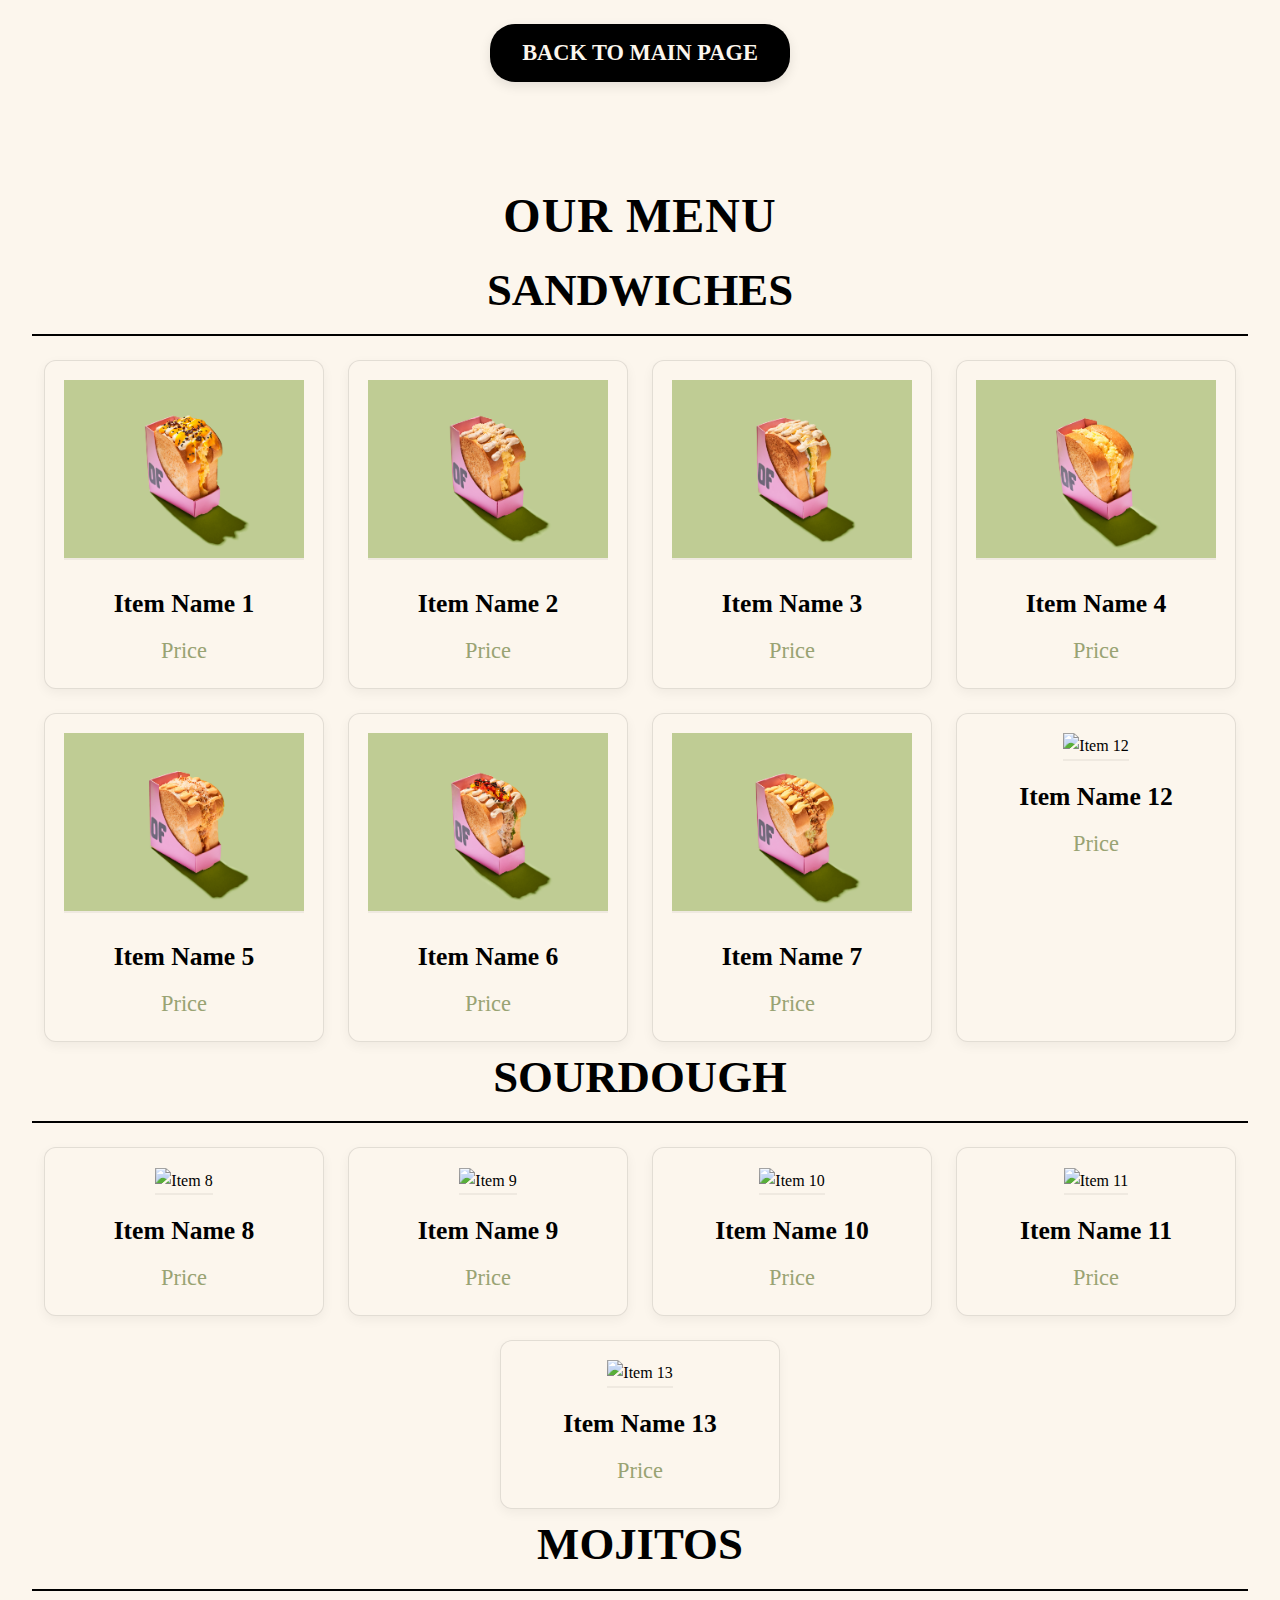
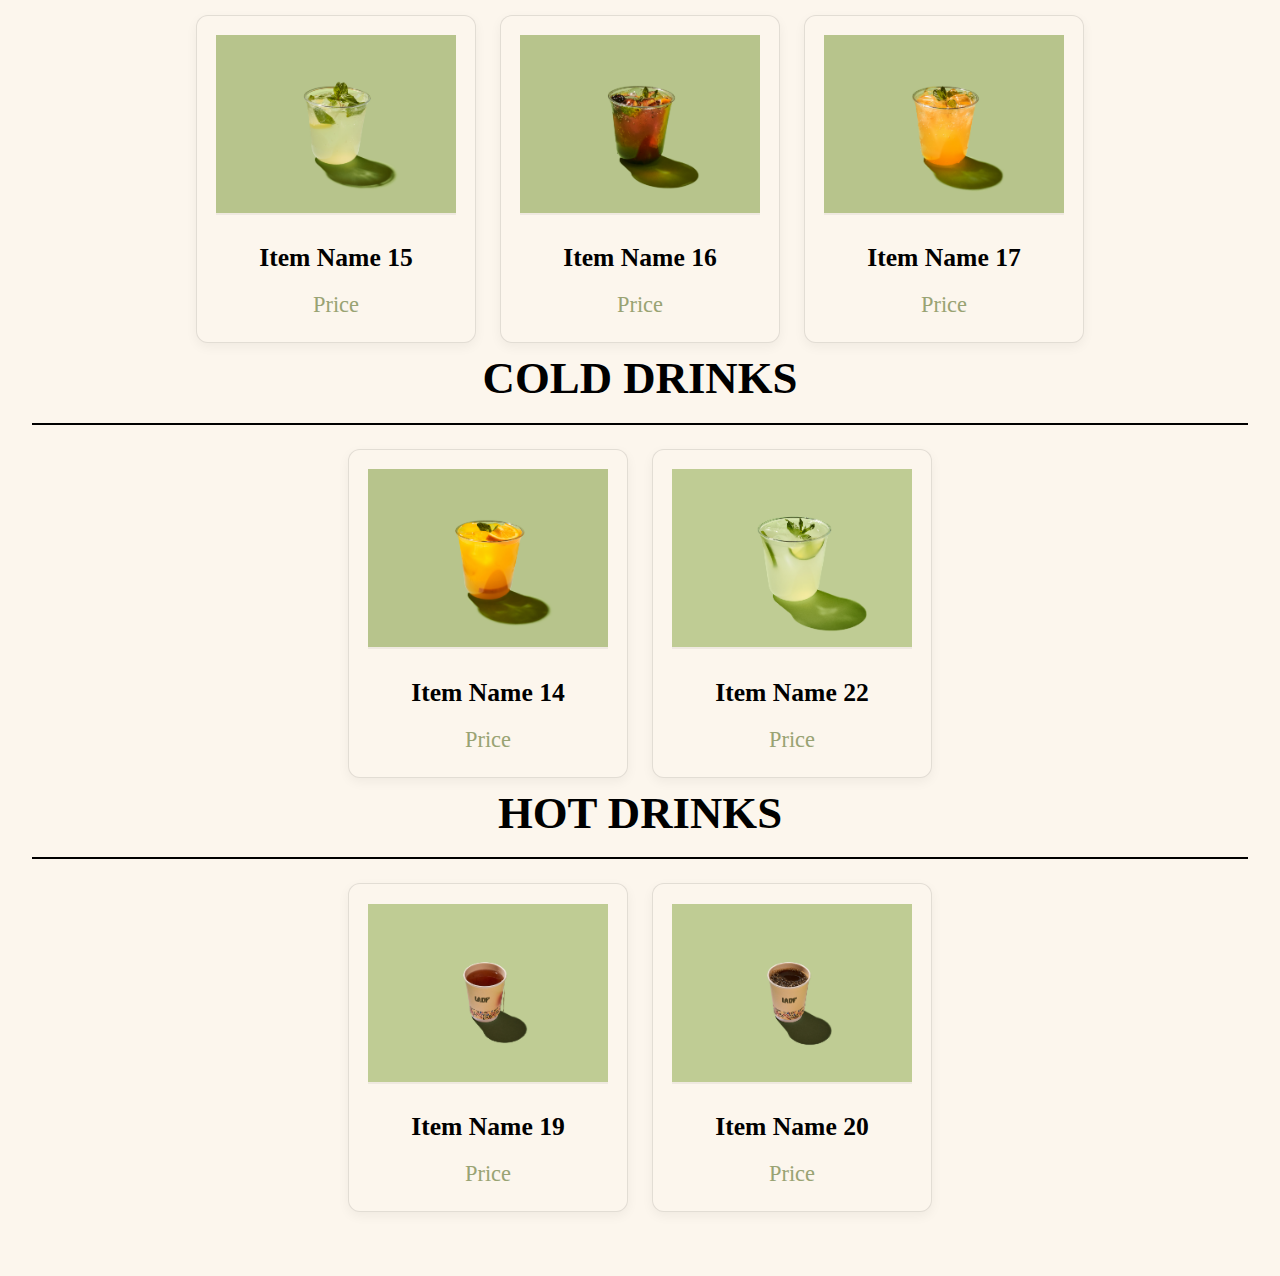
==== menu.html @ 044e3ce0 "added menu page just need to add names and prices of items" ====
<!DOCTYPE html>
<html lang="en">
<head>
    <meta charset="UTF-8">
    <meta name="viewport" content="width=device-width, initial-scale=1.0">
    <title>Menu</title>
    <link rel="stylesheet" href="styles.css">
    <script defer src="script.js"></script>
</head>
<body>

    <!-- Back to Main Page Button -->
    <div class="back-button-container">
        <a href="index.html" class="back-button">Back to Main Page</a>
    </div>

    <!-- Menu Section -->
    <section class="menu-section">
        <h1 class="cafe-name">Our Menu</h1>

        <!-- Sandwiches Section -->
        <h2 class="category-title">Sandwiches</h2>
        <div class="menu-items-grid">
            <div class="menu-item" onclick="showPopup('assets/1.jpg', 'Item Name 1', 'Price 1')">
                <img src="assets/1.jpg" alt="Item 1">
                <p class="item-name">Item Name 1</p>
                <p class="item-price">Price</p>
            </div>
            <div class="menu-item" onclick="showPopup('assets/2.jpg', 'Item Name 2', 'Price 2')">
                <img src="assets/2.jpg" alt="Item 2">
                <p class="item-name">Item Name 2</p>
                <p class="item-price">Price</p>
            </div>
            <div class="menu-item" onclick="showPopup('assets/3.jpg', 'Item Name 3', 'Price 3')">
                <img src="assets/3.jpg" alt="Item 3">
                <p class="item-name">Item Name 3</p>
                <p class="item-price">Price</p>
            </div>
            <div class="menu-item" onclick="showPopup('assets/4.jpg', 'Item Name 4', 'Price 4')">
                <img src="assets/4.jpg" alt="Item 4">
                <p class="item-name">Item Name 4</p>
                <p class="item-price">Price</p>
            </div>
            <div class="menu-item" onclick="showPopup('assets/5.jpg', 'Item Name 5', 'Price 5')">
                <img src="assets/5.jpg" alt="Item 5">
                <p class="item-name">Item Name 5</p>
                <p class="item-price">Price</p>
            </div>
            <div class="menu-item" onclick="showPopup('assets/6.jpg', 'Item Name 6', 'Price 6')">
                <img src="assets/6.jpg" alt="Item 6">
                <p class="item-name">Item Name 6</p>
                <p class="item-price">Price</p>
            </div>
            <div class="menu-item" onclick="showPopup('assets/7.jpg', 'Item Name 7', 'Price 7')">
                <img src="assets/7.jpg" alt="Item 7">
                <p class="item-name">Item Name 7</p>
                <p class="item-price">Price</p>
            </div>
            <div class="menu-item" onclick="showPopup('assets/12.jpg', 'Item Name 12', 'Price 12')">
                <img src="assets/12.jpg" alt="Item 12">
                <p class="item-name">Item Name 12</p>
                <p class="item-price">Price</p>
            </div>
        </div>

        <!-- Sourdough Section -->
        <h2 class="category-title">Sourdough</h2>
        <div class="menu-items-grid">
            <div class="menu-item" onclick="showPopup('assets/8.jpg', 'Item Name 8', 'Price 8')">
                <img src="assets/8.jpg" alt="Item 8">
                <p class="item-name">Item Name 8</p>
                <p class="item-price">Price</p>
            </div>
            <div class="menu-item" onclick="showPopup('assets/9.jpg', 'Item Name 9', 'Price 9')">
                <img src="assets/9.jpg" alt="Item 9">
                <p class="item-name">Item Name 9</p>
                <p class="item-price">Price</p>
            </div>
            <div class="menu-item" onclick="showPopup('assets/10.jpg', 'Item Name 10', 'Price 10')">
                <img src="assets/10.jpg" alt="Item 10">
                <p class="item-name">Item Name 10</p>
                <p class="item-price">Price</p>
            </div>
            <div class="menu-item" onclick="showPopup('assets/11.jpg', 'Item Name 11', 'Price 11')">
                <img src="assets/11.jpg" alt="Item 11">
                <p class="item-name">Item Name 11</p>
                <p class="item-price">Price</p>
            </div>
            <div class="menu-item" onclick="showPopup('assets/13.jpg', 'Item Name 13', 'Price 13')">
                <img src="assets/13.jpg" alt="Item 13">
                <p class="item-name">Item Name 13</p>
                <p class="item-price">Price</p>
            </div>
        </div>

        <!-- Mojitos Section -->
        <h2 class="category-title">Mojitos</h2>
        <div class="menu-items-grid">
            <div class="menu-item" onclick="showPopup('assets/15.jpg', 'Item Name 15', 'Price 15')">
                <img src="assets/15.jpg" alt="Item 15">
                <p class="item-name">Item Name 15</p>
                <p class="item-price">Price</p>
            </div>
            <div class="menu-item" onclick="showPopup('assets/16.jpg', 'Item Name 16', 'Price 16')">
                <img src="assets/16.jpg" alt="Item 16">
                <p class="item-name">Item Name 16</p>
                <p class="item-price">Price</p>
            </div>
            <div class="menu-item" onclick="showPopup('assets/17.jpg', 'Item Name 17', 'Price 17')">
                <img src="assets/17.jpg" alt="Item 17">
                <p class="item-name">Item Name 17</p>
                <p class="item-price">Price</p>
            </div>
        </div>

        <!-- Cold Drinks Section -->
        <h2 class="category-title">Cold Drinks</h2>
        <div class="menu-items-grid">
            <div class="menu-item" onclick="showPopup('assets/14.jpg', 'Item Name 14', 'Price 14')">
                <img src="assets/14.jpg" alt="Item 14">
                <p class="item-name">Item Name 14</p>
                <p class="item-price">Price</p>
            </div>
            <div class="menu-item" onclick="showPopup('assets/22.jpg', 'Item Name 22', 'Price 22')">
                <img src="assets/22.jpg" alt="Item 22">
                <p class="item-name">Item Name 22</p>
                <p class="item-price">Price</p>
            </div>
        </div>

        <!-- Hot Drinks Section -->
        <h2 class="category-title">Hot Drinks</h2>
        <div class="menu-items-grid">
            <div class="menu-item" onclick="showPopup('assets/19.jpg', 'Item Name 19', 'Price 19')">
                <img src="assets/19.jpg" alt="Item 19">
                <p class="item-name">Item Name 19</p>
                <p class="item-price">Price</p>
            </div>
            <div class="menu-item" onclick="showPopup('assets/20.jpg', 'Item Name 20', 'Price 20')">
                <img src="assets/20.jpg" alt="Item 20">
                <p class="item-name">Item Name 20</p>
                <p class="item-price">Price</p>
            </div>
        </div>
    </section>

    <!-- Pop-up Modal -->
    <div id="popup-modal" class="popup-modal hidden" onclick="hidePopup()">
        <div class="popup-content" onclick="event.stopPropagation()">
            <img id="popup-image" src="" alt="Popup Item">
            <h2 id="popup-item-name"></h2>
            <p id="popup-item-price"></p>
            <button class="close-button" onclick="hidePopup()">Close</button>
        </div>
    </div>

</body>
</html>
---- styles.css ----
/* General Reset */
* {
    margin: 0;
    padding: 0;
    box-sizing: border-box;
}

/* Theme Colors */
:root {
    --primary-color: #000000; /* Light Green */
    --background-color: #FCF6ED; /* Light Beige */
    --hover-color: #E28C67; /* Orange */
    --secondary-font-color: #99A373; /* Dark Green */
}

/* Global Font Style */
body, h1, h2, h3, h4, h5, h6, p, a, button, input, textarea {
    font-family: 'Baloo Bhaina 2', cursive; /* Bold, rounded, playful font */
    background-color: var(--background-color);
    color: var(--primary-color);
    line-height: 1.6;
    overflow-x: hidden; /* Prevent horizontal overflow */
}

/* Header Styling */
.main-header {
    font-family: 'Baloo Bhaina 2', cursive; /* Bold, rounded, playful font */
    background-color: var(--background-color);
    position: fixed;
    width: 100%;
    background-color: var(--background-color);
    box-shadow: 0 4px 8px rgba(0, 0, 0, 0.1);
    z-index: 1000;
    transition: all 0.3s ease-in-out;
}

.main-header .container {
    font-family: 'Baloo Bhaina 2', cursive; /* Bold, rounded, playful font */
    background-color: var(--background-color);
    display: flex;
    justify-content: space-between;
    align-items: center;
    padding: 1rem 2rem;
    max-width: 1450px;
    margin: 0 auto;
}

/* Logo Section */
.logo-section {
    display: flex;
    align-items: center;
}

.logo {
    height: 50px;
    width: auto;
    margin-right: 10px;
}

.cafe-name {

    
    font-size: 2rem;
    font-weight: 700;
    color: var(--primary-color);
    text-transform: uppercase;
}

/* Navigation Menu */
.nav-links {
    list-style: none;
    display: flex;
    gap: 2rem;
    transition: all 0.3s ease-in-out;
}

.nav-links li {
    position: relative;
}

.nav-links a {
    font-family: 'Baloo Bhaina 2', cursive; /* Bold, rounded, playful font */

    text-decoration: none;
    font-size: 1.1rem;
    font-weight: 600; /* Thicker font weight */
    letter-spacing: 0.5px;
    color: var(--primary-color);
    transition: all 0.3s ease-in-out;
}

.nav-links a:hover {
    color: var(--hover-color);
    text-decoration: underline;
}

/* Hamburger Menu */
.hamburger {
    display: none; /* Hidden on larger screens */
    flex-direction: column;
    gap: 6px;
    cursor: pointer;
    margin-right: 20px; /* Adjust away from the edge */
}

.hamburger .line {
    width: 30px;
    height: 3px;
    background-color: var(--primary-color);
    border-radius: 3px;
    transition: all 0.3s ease-in-out;
}

/* Hamburger Animation */
.hamburger.active .line:nth-child(1) {
    transform: rotate(45deg) translate(5px, 5px);
}

.hamburger.active .line:nth-child(2) {
    opacity: 0;
}

.hamburger.active .line:nth-child(3) {
    transform: rotate(-45deg) translate(5px, -5px);
}

/* Responsive Design */
@media (max-width: 768px) {
    /* Show Hamburger Menu */
    .hamburger {
        display: flex;
    }

    /* Dropdown Menu */
    .nav-links {
        flex-direction: column;
        position: fixed; /* Make it part of the header */
        top: 0;
        left: 0;
        background-color: var(--background-color);
        height: 100vh; /* Full height */
        width: 100%;
        justify-content: center;
        align-items: center;
        gap: 2rem;
        transform: translateY(-100%);
        opacity: 0;
        z-index: 999;
        transition: transform 0.4s ease-in-out, opacity 0.4s ease-in-out;
    }

    .nav-links.active {
        transform: translateY(0);
        opacity: 1;
    }

    .nav-links li {
        text-align: center;
    }

    .nav-links a {
        font-family: 'Baloo Bhaina 2', cursive; /* Bold, rounded, playful font */

        font-size: 1.5rem; /* Slightly larger for mobile */
    }
}

/* Hero Section */
.hero {
    position: relative;
    height: 75vh; /* Shorter height */
    width: 100%;
    overflow: hidden;
    background: url('assets/hero-image.jpg') no-repeat center center;
    background-size: contain; /* Ensure full image is displayed */
    background-position: top center; /* Adjust position */
}

/* Overlay styling */
.hero-overlay {
    position: absolute;
    top: 0;
    left: 0;
    width: 100%;
    height: 100%;
    display: flex;
    justify-content: center;
    align-items: center;
    background-color: rgba(0, 0, 0, 0.4); /* Slight dark overlay */
}

/* Hero title */
.hero-title {
    font-family: 'Baloo Bhaina 2', cursive; /* Bold, rounded, playful font */

    font-size: 4rem;
    font-weight: 800;
    color: rgba(255, 255, 255, 0.9);
    text-transform: uppercase;
    letter-spacing: 2px;
    display: inline-block;
    animation: fadeInLetter 2s ease-in-out forwards, professionalGlow 1.5s infinite alternate;
}

/* Letter-by-Letter Animation */
@keyframes fadeInLetter {
    0% {
        opacity: 0;
        transform: translateY(50px);
    }
    100% {
        opacity: 1;
        transform: translateY(0);
    }
}

/* Text glow animation */
@keyframes professionalGlow {
    0% {
        text-shadow: 0 0 5px rgba(255, 255, 255, 0.5), 
                     0 0 10px rgba(255, 255, 255, 0.4), 
                     0 0 15px rgba(178, 127, 106, 0.6);
    }
    100% {
        text-shadow: 0 0 8px rgba(255, 255, 255, 0.7), 
                     0 0 12px rgba(255, 255, 255, 0.6), 
                     0 0 20px rgba(178, 127, 106, 0.8);
    }
}

/* Responsive Design */
@media (max-width: 1024px) {
    .hero-title {
        font-size: 3rem;
        letter-spacing: 2px;
    }
}

@media (max-width: 768px) {
    .hero {
        height: 65vh;
    }

    .hero-title {
        font-size: 2.5rem;
        letter-spacing: 1.5px;
    }
}

@media (max-width: 480px) {
    .hero {
        height: 60vh;
    }

    .hero-title {
        font-size: 2rem;
        letter-spacing: 1px;
    }
}

/* Who We Are Section */
.who-we-are {
    padding: 5rem 2rem;
    background-color: var(--background-color); /* Light Beige */
    color: var(--primary-color); /* Light Green */
    text-align: center;
    overflow: hidden; /* For animations */
    font-family: 'Baloo Bhaina 2', cursive; /* Bold, rounded, playful font */
 /* Font applied */
}

.who-we-are .container {
    max-width: 1200px;
    margin: 0 auto;
    padding: 0 var(--global-padding);
}

/* Section Title */
.who-we-are .section-title {
    font-size: 3.5rem; /* Bigger size */
    font-weight: 800; /* Thicker */
    text-transform: uppercase;
    letter-spacing: 1.5px; /* Slightly more spaced */
    margin-bottom: 2.5rem;
    color: var(--primary-color); /* Light Green */
    opacity: 0;
    transform: translateY(50px);
    animation: fadeInUp 1s ease-in-out forwards;
}

/* Section Description */
.who-we-are .section-description {
    font-size: 1.6rem; /* Bigger size */
    font-weight: 500; /* Thicker */
    line-height: 2;
    color: var(--secondary-font-color); /* Dark Green */
    margin: 2rem 0;
    opacity: 0;
    transform: translateY(50px);
    animation: fadeInUp 1s ease-in-out forwards;
    animation-delay: 0.3s;
}

/* Animations */
@keyframes fadeInUp {
    from {
        opacity: 0;
        transform: translateY(50px);
    }
    to {
        opacity: 1;
        transform: translateY(0);
    }
}

/* Responsive Design */
@media (max-width: 1024px) {
    .who-we-are {
        padding: 4rem 1.5rem;
    }

    .who-we-are .section-title {
        font-size: 3rem; /* Still larger on tablets */
    }

    .who-we-are .section-description {
        font-size: 1.4rem;
    }
}

@media (max-width: 768px) {
    .who-we-are {
        padding: 3rem 1rem;
    }

    .who-we-are .section-title {
        font-size: 2.5rem;
    }

    .who-we-are .section-description {
        font-size: 1.3rem;
        line-height: 1.8;
    }
}

@media (max-width: 480px) {
    .who-we-are {
        padding: 2rem 1rem;
    }

    .who-we-are .section-title {
        font-size: 2rem;
    }

    .who-we-are .section-description {
        font-size: 1.2rem;
    }
}
/* Menu Section */
.menu-section {
    position: relative;
    padding: 5rem 2rem;
    text-align: center;
    overflow: hidden; /* For animations */
    color: var(--primary-color); /* Light Green */
    font-family: 'Baloo Bhaina 2', cursive; /* Bold, rounded, playful font */
 /* Font applied */
}

.menu-section::before {
    content: '';
    position: absolute;
    top: 0;
    left: 0;
    width: 100%;
    height: 100%;
    background: url('assets/bck.png') center center / cover no-repeat;
    filter: blur(8px);
    opacity: 0.6;
    z-index: -1; /* Ensure the background is behind the content */
}

.menu-section .container {
    position: relative;
    max-width: 1200px;
    margin: 0 auto;
    padding: 0 var(--global-padding);
    z-index: 1; /* Bring the content above the background */
}

/* Section Title */
.menu-section .section-title {
    font-family: 'Baloo Bhaina 2', cursive; /* Bold, rounded, playful font */
    font-size: 3.5rem; /* Increased size */
    font-weight: 800; /* Thicker font */
    text-transform: uppercase;
    letter-spacing: 1.5px;
    margin-bottom: 2.5rem;
    color: var(--primary-color); /* Light Green */
    opacity: 0;
    transform: translateY(50px);
    animation: fadeInUp 1s ease-in-out forwards;
}

/* Section Description */
.menu-section .section-description {
    font-family: 'Baloo Bhaina 2', cursive; /* Bold, rounded, playful font */
    font-size: 1.6rem; /* Bigger size */
    font-weight: 500; /* Thicker */
    line-height: 2;
    color: var(--secondary-font-color); /* Dark Green */
    margin: 1.5rem 0 2.5rem 0;
    opacity: 0;
    transform: translateY(50px);
    animation: fadeInUp 1s ease-in-out forwards;
    animation-delay: 0.3s;
}

/* Menu Button */
.menu-section .menu-button {
    font-family: 'Baloo Bhaina 2', cursive; /* Bold, rounded, playful font */
    display: inline-block;
    padding: 1.2rem 2.5rem;
    font-size: 1.4rem;
    font-weight: 700;
    text-transform: uppercase;
    color: var(--background-color); /* White text */
    background-color: var(--primary-color); /* Light Green */
    border: none;
    border-radius: 50px;
    cursor: pointer;
    text-decoration: none;
    transition: all 0.3s ease-in-out;
    box-shadow: 0 8px 15px rgba(0, 0, 0, 0.2);
    margin-top: 2.5rem;
}

.menu-section .menu-button:hover {
    background-color: var(--hover-color); /* Pink */
    box-shadow: 0 12px 20px rgba(0, 0, 0, 0.3);
    transform: translateY(-3px);
}

/* Responsive Design */
@media (max-width: 1024px) {
    .menu-section {
        padding: 4rem 1.5rem;
    }

    .menu-section .section-title {
        font-family: 'Baloo Bhaina 2', cursive; /* Bold, rounded, playful font */
        font-size: 3rem;
    }

    .menu-section .menu-button {
        font-family: 'Baloo Bhaina 2', cursive; /* Bold, rounded, playful font */
        font-size: 1.3rem;
        padding: 1rem 2rem;
    }
}

@media (max-width: 768px) {
    .menu-section {
        padding: 3rem 1rem;
    }

    .menu-section .section-title {
        font-family: 'Baloo Bhaina 2', cursive; /* Bold, rounded, playful font */
        font-size: 2.5rem;
    }

    .menu-section .menu-button {
        font-family: 'Baloo Bhaina 2', cursive; /* Bold, rounded, playful font */
        font-size: 1.2rem;
        padding: 0.9rem 1.8rem;
    }
}

@media (max-width: 480px) {
    .menu-section {
        padding: 2rem 1rem;
    }

    .menu-section .section-title {
        font-family: 'Baloo Bhaina 2', cursive; /* Bold, rounded, playful font */
        font-size: 2rem;
    }

    .menu-section .section-description {
        font-family: 'Baloo Bhaina 2', cursive; /* Bold, rounded, playful font */
        font-size: 1.2rem; /* Increased size on phones */
    }

    .menu-section .menu-button {
        font-family: 'Baloo Bhaina 2', cursive; /* Bold, rounded, playful font */
        font-size: 1.2rem; /* Larger button text on phones */
        padding: 0.8rem 1.5rem;
    }
}

/* Opening Hours Section */
.opening-hours {
    padding: 5rem 2rem;
    background-color: var(--background-color); /* Light Beige */
    text-align: center;
    overflow: hidden;
    font-family: 'Baloo Bhaina 2', cursive; /* Bold, rounded, playful font */
 /* Font applied */
}

.opening-hours .container {
    max-width: 1200px;
    margin: 0 auto;
    padding: 0 var(--global-padding);
}

/* Section Title */
.opening-hours .section-title {
    font-family: 'Baloo Bhaina 2', cursive; /* Bold, rounded, playful font */
    font-size: 3.5rem;
    font-weight: 800;
    text-transform: uppercase;
    letter-spacing: 1.5px;
    margin-bottom: 2.5rem;
    color: var(--primary-color);
}

/* Section Description */
.opening-hours .section-description {
    font-family: 'Baloo Bhaina 2', cursive; /* Bold, rounded, playful font */
    font-size: 1.2rem;
    font-weight: 500;
    line-height: 2;
    color: var(--secondary-font-color);
    margin: 1.5rem 0 2.5rem 0;
}

/* Hours Table */
.hours-table {
    display: flex;
    flex-direction: column;
    gap: 1.5rem;
    margin-top: 2.5rem;
}

/* Day entry */
.day {
    display: flex;
    justify-content: space-between;
    font-family: 'Baloo Bhaina 2', cursive; /* Bold, rounded, playful font */
    align-items: center;
    font-size: 1.8rem;
    font-weight: 600;
    color: var(--secondary-font-color);
    border-bottom: 2px solid rgba(0, 0, 0, 0.1);
    padding: 0.8rem 0;
}

/* Day name and time */
.day-name {
    text-align: left;
}

.day-time {
    text-align: right;
}

/* Responsive Design */
@media (max-width: 1024px) {
    .opening-hours {
        padding: 4rem 1.5rem;
    }

    .opening-hours .section-title {
        font-family: 'Baloo Bhaina 2', cursive; /* Bold, rounded, playful font */
        font-size: 3rem;
    }

    .hours-table {
        gap: 1rem;
    }

    .day {
        font-size: 1.6rem;
        font-family: 'Baloo Bhaina 2', cursive; /* Bold, rounded, playful font */
    }
}

@media (max-width: 768px) {
    .opening-hours {
        padding: 3rem 1rem;
    }

    .opening-hours .section-title {
        font-family: 'Baloo Bhaina 2', cursive; /* Bold, rounded, playful font */
        font-size: 2.5rem;
    }

    .hours-table {
        gap: 0.8rem;
    }

    .day {
        font-size: 1.4rem;
        font-family: 'Baloo Bhaina 2', cursive; /* Bold, rounded, playful font */
        flex-direction: column;
        text-align: center;
    }

    .day-name,
    .day-time {
        margin: 0.5rem 0;
    }
}

@media (max-width: 480px) {
    .opening-hours {
        padding: 2rem 1rem;
    }

    .opening-hours .section-title {
        font-family: 'Baloo Bhaina 2', cursive; /* Bold, rounded, playful font */
        font-size: 2rem;
    }

    .section-description {
        font-family: 'Baloo Bhaina 2', cursive; /* Bold, rounded, playful font */
        font-size: 1.2rem; /* Increased text size on phones */
    }

    .day {
        font-size: 1.2rem; /* Set to 1.2rem */
        font-family: 'Baloo Bhaina 2', cursive; /* Bold, rounded, playful font */
    }
}
/* Branches Section */
.branches-section {
    padding: 5rem 2rem;
    background-color: var(--background-color);
    text-align: center;
    font-family: 'Baloo Bhaina 2', cursive; /* Bold, rounded, playful font */
 /* Font applied */
}

.branches-section .container {
    max-width: 1200px;
    margin: 0 auto;
    padding: 0 var(--global-padding);
}

.branch-map {
    width: 100%;
    height: 300px; /* Adjust height */
    border: 0;
    border-bottom: 1px solid rgba(0, 0, 0, 0.1);
    border-radius: 8px 8px 0 0;
}

/* Section Title */
.branches-section .section-title {
    font-size: 3.5rem; /* Larger size */
    font-family: 'Baloo Bhaina 2', cursive; /* Bold, rounded, playful font */
    font-weight: 800;
    text-transform: uppercase;
    letter-spacing: 1.5px;
    margin-bottom: 2.5rem;
    color: var(--primary-color);
}

/* Section Description */
.branches-section .section-description {
    font-size: 1.6rem; /* Bigger size */
    font-family: 'Baloo Bhaina 2', cursive; /* Bold, rounded, playful font */
    font-weight: 500;
    line-height: 2;
    color: var(--secondary-font-color);
    margin: 1.5rem 0 2.5rem 0;
}

.branches-grid {
    display: grid;
    grid-template-columns: repeat(3, 1fr); /* Adjust this based on design */
    gap: 2rem;
    justify-items: center; /* Center each branch card horizontally */
}


/* Branch Card */
.branch-card {
    display: flex;
    flex-direction: column;
    justify-content: space-between;
    align-items: center;
    background-color: var(--background-color);
    border: 1px solid rgba(0, 0, 0, 0.1);
    border-radius: 10px;
    box-shadow: 0 8px 15px rgba(0, 0, 0, 0.1);
    overflow: hidden;
    text-align: center;
    transition: transform 0.3s ease-in-out, box-shadow 0.3s ease-in-out;
    padding: 1.5rem;
    height: 100%;
}

.branch-card:hover {
    transform: translateY(-5px);
    box-shadow: 0 12px 20px rgba(0, 0, 0, 0.2);
}

/* Branch Image */
.branch-image {
    width: 100%;
    height: 240px; /* Slightly larger */
    object-fit: scale-down;
    border-bottom: 1px solid rgba(0, 0, 0, 0.1);
}

/* Branch Name */
.branch-name {
    font-size: 2rem;
    font-weight: 700;
    font-family: 'Baloo Bhaina 2', cursive; /* Bold, rounded, playful font */
    color: var(--primary-color);
    margin: 1rem 0 0.5rem;
}

/* Branch Address */
.branch-address {
    font-size: 1.4rem;
    font-family: 'Baloo Bhaina 2', cursive; /* Bold, rounded, playful font */
    font-weight: 500;
    color: var(--secondary-font-color);
    margin-bottom: 1.5rem;
}

/* Branch Link */
.branch-link {
    display: inline-block;
    margin-top: auto;
    font-size: 1.4rem;
    font-family: 'Baloo Bhaina 2', cursive; /* Bold, rounded, playful font */
    font-weight: 700;
    text-transform: uppercase;
    color: var(--primary-color);
    text-decoration: none;
    padding: 0.8rem 1.8rem;
    border: 2px solid var(--primary-color);
    border-radius: 8px;
    transition: all 0.3s ease-in-out;
    width: fit-content;
}

.branch-link:hover {
    background-color: var(--primary-color);
    color: var(--background-color);
    transform: translateY(-2px);
}

/* Responsive Design */
@media (max-width: 1024px) {
    .branches-grid {
        grid-template-columns: repeat(2, 1fr);
        gap: 1.5rem;
    }

    .branch-image {
        height: 200px;
    }
}

@media (max-width: 768px) {
    .branches-section {
        padding: 3rem 1rem;
    }

    .branches-grid {
        grid-template-columns: 1fr;
        gap: 1.5rem;
    }

    .branch-image {
        height: 180px;
    }
}

@media (max-width: 480px) {
    .branches-section {
        padding: 2rem 1rem;
    }

    .branches-section .section-title {
        font-family: 'Baloo Bhaina 2', cursive; /* Bold, rounded, playful font */
        font-size: 2rem;
    }

    .branches-section .section-description {
        font-family: 'Baloo Bhaina 2', cursive; /* Bold, rounded, playful font */
        font-size: 1.2rem; /* Increased size on phones */
    }

    .branch-card {
        padding: 1rem;
    }

    .branch-image {
        height: 140px;
    }

    .branch-name {
        font-size: 1.5rem;
        font-family: 'Baloo Bhaina 2', cursive; /* Bold, rounded, playful font */
    }

    .branch-address {
        font-size: 1.2rem;
        font-family: 'Baloo Bhaina 2', cursive; /* Bold, rounded, playful font */
        
    }

    .branch-link {
        font-family: 'Baloo Bhaina 2', cursive; /* Bold, rounded, playful font */
        font-size: 1.2rem; /* Increased size */
        padding: 0.6rem 1.2rem;
    }
}
/* Toggle Button */
.toggle-branches-btn {
    display: inline-block;
    background: linear-gradient(90deg, var(--primary-color), var(--secondary-color));
    color: var(--background-color); /* White text for better contrast */
    font-size: 1.4rem; /* Larger font size */
    font-family: 'Baloo Bhaina 2', cursive; /* Bold, rounded, playful font */
    font-weight: 700;
    text-transform: uppercase;
    padding: 1rem 2.5rem; /* Increased padding */
    border: none;
    border-radius: 30px;
    cursor: pointer;
    transition: transform 0.3s ease, box-shadow 0.3s ease;
    box-shadow: 0 5px 15px rgba(0, 0, 0, 0.2);
}

.toggle-branches-btn:hover {
    transform: translateY(-3px);
    box-shadow: 0 10px 20px rgba(0, 0, 0, 0.3);
}

.toggle-branches-btn:active {
    transform: translateY(1px);
    box-shadow: 0 5px 10px rgba(0, 0, 0, 0.2);
}

/* Branches Dropdown */
.branches-dropdown {
    margin-top: 1rem;
    display: none; /* Hidden by default */
    opacity: 0;
    max-height: 0;
    overflow: hidden;
    transition: all 0.5s ease;
}

.branches-dropdown.show {
    display: grid;
    grid-template-columns: repeat(auto-fit, minmax(300px, 1fr));
    gap: 2rem;
    opacity: 1;
    max-height: 1000px;
    place-items: center; /* Center each card */
    transition: all 0.5s ease;
}


/* Responsive Design */
@media (max-width: 1024px) {
    .toggle-branches-btn {
        font-size: 1.3rem;
        font-family: 'Baloo Bhaina 2', cursive; /* Bold, rounded, playful font */
        padding: 0.9rem 2rem;
    }

    .branches-dropdown.show {
        grid-template-columns: repeat(2, 1fr); /* Adjust to 2 columns on tablets */
    }
}

@media (max-width: 768px) {
    .toggle-branches-btn {
        font-size: 1.2rem;
        font-family: 'Baloo Bhaina 2', cursive; /* Bold, rounded, playful font */
        padding: 0.8rem 1.8rem;
    }

    .branches-dropdown.show {
        grid-template-columns: 1fr; /* Single column for mobile */
        max-height: none;
    }
}

@media (max-width: 480px) {
    .toggle-branches-btn {
        font-size: 1.2rem; /* Set to 1.2rem on phones */
        padding: 0.7rem 1.5rem;
        font-family: 'Baloo Bhaina 2', cursive; /* Bold, rounded, playful font */
    }
}
/* Gallery Section */
.gallery-section {
    padding: 5rem 2rem;
    background-color: var(--background-color);
    text-align: center;
    font-family: 'Baloo Bhaina 2', cursive; /* Bold, rounded, playful font */
 /* Font applied */
}

.gallery-section .container {
    max-width: 900px;
    margin: 0 auto;
}

/* Section Title */
.gallery-section .section-title {
    font-size: 3.5rem;
    font-weight: 800;
    font-family: 'Baloo Bhaina 2', cursive; /* Bold, rounded, playful font */
    text-transform: uppercase;
    color: var(--primary-color);
    margin-bottom: 2.5rem;
}

/* Section Description */
.gallery-section .section-description {
    font-size: 1.6rem;
    line-height: 2;
    font-family: 'Baloo Bhaina 2', cursive; /* Bold, rounded, playful font */
    color: var(--secondary-font-color);
    margin-bottom: 3rem;
}

/* Gallery Slider */
.gallery-slider {
    position: relative;
    overflow: hidden;
    border-radius: 15px;
    box-shadow: 0 8px 16px rgba(0, 0, 0, 0.1);
    width: 100%;
    height: 500px;
}

/* Slides Container */
.gallery-slider .slides {
    display: flex;
    width: 100%;
    height: 100%;
    transition: transform 0.5s ease-in-out;
}

/* Gallery Images with Zoom Effect */
.gallery-slider img {
    flex: 1 1 auto;
    width: 100%;
    height: 100%;
    object-fit: cover; /* Maintain aspect ratio */
    transition: transform 0.6s ease-in-out; /* Smooth zoom effect */
}

/* Apply zoom on hover */
.gallery-slider:hover img {
    transform: scale(1.1); /* Slight zoom-in */
}

/* Responsive Design */
@media (max-width: 1024px) {
    .gallery-section .section-title {
        font-size: 3rem;
        font-family: 'Baloo Bhaina 2', cursive; /* Bold, rounded, playful font */
    }

    .gallery-section .section-description {
        font-size: 1.4rem;
        font-family: 'Baloo Bhaina 2', cursive; /* Bold, rounded, playful font */
    }
    

    .gallery-slider {
        height: 400px;
    }
}

@media (max-width: 768px) {
    .gallery-section {
        padding: 3rem 1rem;
    }

    .gallery-section .section-title {
        font-family: 'Baloo Bhaina 2', cursive; /* Bold, rounded, playful font */
        font-size: 2.5rem;
    }

    .gallery-section .section-description {
        font-size: 1.2rem;
        font-family: 'Baloo Bhaina 2', cursive; /* Bold, rounded, playful font */
    }

    .gallery-slider {
        height: 300px;
    }

    .gallery-slider img {
        object-fit: cover;
    }
}

@media (max-width: 480px) {
    .gallery-section {
        padding: 2rem 1rem;
    }

    .gallery-section .section-title {
        font-size: 2rem;
        font-family: 'Baloo Bhaina 2', cursive; /* Bold, rounded, playful font */
        
    }

    .gallery-section .section-description {
        font-size: 1.2rem;
        font-family: 'Baloo Bhaina 2', cursive; /* Bold, rounded, playful font */
    }

    .gallery-slider {
        height: 250px;
    }

    .gallery-slider img {
        object-fit: cover;
    }
}

/* More Section */
.more-section {
    padding: 5rem 2rem;
    background-color: var(--background-color);
    text-align: center;
    font-family: 'Baloo Bhaina 2', cursive; /* Bold, rounded, playful font */
 /* Font applied */
}

.more-section .container {
    max-width: 800px;
    margin: 0 auto;
}

/* Section Title */
.more-section .section-title {
    font-size: 3.5rem; /* Larger size */
    font-family: 'Baloo Bhaina 2', cursive; /* Bold, rounded, playful font */
    font-weight: 800;
    text-transform: uppercase;
    color: var(--primary-color);
    margin-bottom: 2.5rem;
}

/* Section Description */
.more-section .section-description {
    font-size: 1.6rem; /* Larger size */
    font-family: 'Baloo Bhaina 2', cursive; /* Bold, rounded, playful font */
    line-height: 2;
    color: var(--secondary-font-color);
    margin-bottom: 2.5rem;
}

/* Button */
.more-button {
    display: inline-block;
    background: linear-gradient(90deg, var(--primary-color), var(--secondary-color));
    color: var(--background-color); /* White text for better contrast */
    font-family: 'Baloo Bhaina 2', cursive; /* Bold, rounded, playful font */
    font-size: 1.4rem; /* Larger font size */
    font-weight: 700;
    text-transform: uppercase;
    padding: 1rem 2.5rem;
    border: none;
    border-radius: 30px;
    text-decoration: none;
    box-shadow: 0 8px 16px rgba(0, 0, 0, 0.2);
    transition: transform 0.3s ease, box-shadow 0.3s ease;
}

.more-button:hover {
    transform: translateY(-3px);
    box-shadow: 0 12px 24px rgba(0, 0, 0, 0.3);
}

.more-button:active {
    transform: translateY(1px);
    box-shadow: 0 4px 8px rgba(0, 0, 0, 0.2);
}

/* Responsive Design */
@media (max-width: 1024px) {
    .more-section {
        padding: 4rem 1.5rem;
    }

    .more-section .section-title {
        font-family: 'Baloo Bhaina 2', cursive; /* Bold, rounded, playful font */
        font-size: 3rem;
    }

    .more-section .section-description {
        font-family: 'Baloo Bhaina 2', cursive; /* Bold, rounded, playful font */
        font-size: 1.4rem;
    }

    .more-button {
        font-size: 1.3rem;
        font-family: 'Baloo Bhaina 2', cursive; /* Bold, rounded, playful font */
        padding: 0.9rem 2rem;
    }
}

@media (max-width: 768px) {
    .more-section {
        padding: 3rem 1rem;
    }

    .more-section .section-title {
        font-size: 2.5rem;
        font-family: 'Baloo Bhaina 2', cursive; /* Bold, rounded, playful font */
    }

    .more-section .section-description {
        font-size: 1.2rem;
        font-family: 'Baloo Bhaina 2', cursive; /* Bold, rounded, playful font */
    }

    .more-button {
        font-size: 1.2rem;
        font-family: 'Baloo Bhaina 2', cursive; /* Bold, rounded, playful font */
        padding: 0.8rem 1.8rem;
    }
}

@media (max-width: 480px) {
    .more-section {
        padding: 2rem 1rem;
    }

    .more-section .section-title {
        font-size: 2rem;
        font-family: 'Baloo Bhaina 2', cursive; /* Bold, rounded, playful font */
    }

    .more-section .section-description {
        font-size: 1.2rem; /* Consistent text size */
        font-family: 'Baloo Bhaina 2', cursive; /* Bold, rounded, playful font */
    }

    .more-button {
        font-size: 1.2rem; /* Consistent button size */
        font-family: 'Baloo Bhaina 2', cursive; /* Bold, rounded, playful font */
        padding: 0.7rem 1.5rem;
    }
}
/* Contact Us Footer */
.contact-footer {
    padding: 5rem 2rem;
    background-color: var(--background-color);
    text-align: center;
    box-shadow: 0 -4px 8px rgba(0, 0, 0, 0.1);
    font-family: 'Baloo Bhaina 2', cursive; /* Bold, rounded, playful font */
 /* Font applied */
}

.contact-footer .container {
    max-width: 1200px;
    margin: 0 auto;
    padding: 0 var(--global-padding);
}

/* Footer Title */
.contact-footer .footer-title {
    font-size: 3.5rem;
    font-weight: 800;
    text-transform: uppercase;
    font-family: 'Baloo Bhaina 2', cursive; /* Bold, rounded, playful font */
    letter-spacing: 1.5px;
    margin-bottom: 2.5rem;
    color: var(--primary-color);
}

/* Footer Description */
.contact-footer .footer-description {
    font-size: 1.6rem;
    font-weight: 500;
    font-family: 'Baloo Bhaina 2', cursive; /* Bold, rounded, playful font */
    line-height: 2;
    color: var(--secondary-font-color);
    margin: 1.5rem 0 2.5rem 0;
}

/* Social Icons */
.social-icons {
    display: flex;
    justify-content: center;
    gap: 2rem;
    margin-top: 2.5rem;
}

.social-link {
    font-size: 2.5rem;
    font-family: 'Baloo Bhaina 2', cursive; /* Bold, rounded, playful font */
    color: var(--primary-color);
    text-decoration: none;
    transition: color 0.3s ease-in-out, transform 0.3s ease-in-out;
}

.social-link:hover {
    color: var(--hover-color); /* Pink hover effect */
    transform: scale(1.2);
}

/* Section Divider */
.section-divider {
    height: 1px;
    width: 100%;
    background-color: var(--primary-color);
    opacity: 0.6;
}

/* Responsive Design */
@media (max-width: 1024px) {
    .contact-footer {
        padding: 4rem 1.5rem;
    }

    .contact-footer .footer-title {
        font-size: 3rem;
        font-family: 'Baloo Bhaina 2', cursive; /* Bold, rounded, playful font */
    }

    .contact-footer .footer-description {
        font-size: 1.4rem;
        font-family: 'Baloo Bhaina 2', cursive; /* Bold, rounded, playful font */
    }

    .social-icons {
        gap: 1.5rem;
    }

    .social-link {
        font-size: 2rem;
        font-family: 'Baloo Bhaina 2', cursive; /* Bold, rounded, playful font */
    }
}

@media (max-width: 768px) {
    .contact-footer {
        padding: 3rem 1rem;
    }

    .contact-footer .footer-title {
        font-size: 2.5rem;
        font-family: 'Baloo Bhaina 2', cursive; /* Bold, rounded, playful font */
    }

    .contact-footer .footer-description {
        font-size: 1.2rem;
        font-family: 'Baloo Bhaina 2', cursive; /* Bold, rounded, playful font */
    }

    .social-icons {
        gap: 1.2rem;
    }

    .social-link {
        font-size: 1.8rem;
        font-family: 'Baloo Bhaina 2', cursive; /* Bold, rounded, playful font */
    }
}

@media (max-width: 480px) {
    .contact-footer {
        padding: 2rem 1rem;
    }

    .contact-footer .footer-title {
        font-size: 2rem; /* Slightly smaller but not too small */
        font-family: 'Baloo Bhaina 2', cursive; /* Bold, rounded, playful font */
    }

    .contact-footer .footer-description {
        font-family: 'Baloo Bhaina 2', cursive; /* Bold, rounded, playful font */
        font-size: 1.2rem; /* Consistent description text */
    }

    .social-icons {
        gap: 2rem;
    }

    .social-link {
        font-size: 2rem; /* Large icons for better visibility */
        font-family: 'Baloo Bhaina 2', cursive; /* Bold, rounded, playful font */
    }
}


/* General Reset */
* {
    margin: 0;
    padding: 0;
    box-sizing: border-box;
}

html, body {
    overflow-x: hidden; /* Prevent horizontal overflow */
}

body {
    font-family: 'Baloo Bhaina 2', cursive;
    background-color: var(--background-color);
    color: var(--primary-color);
    line-height: 1.6;
}

/* Header */
.main-header {
    background-color: var(--background-color);
    padding: 1rem;
    text-align: center;
    border-bottom: 2px solid rgba(0, 0, 0, 0.1);
    box-shadow: 0 4px 8px rgba(0, 0, 0, 0.05);
}

.cafe-name {
    font-size: 3rem;
    font-weight: 800;
    color: var(--primary-color);
    letter-spacing: 1px;
    overflow: hidden;
    white-space: nowrap;
}

/* Menu Section */
.menu-section {
    padding: 4rem 2rem;
    background-color: var(--background-color);
    text-align: center;
}

/* Category Title */
.category-title {
    font-size: 2.8rem;
    font-weight: 800;
    text-transform: uppercase;
    color: var(--primary-color);
    margin-bottom: 1.5rem;
    border-bottom: 2px solid var(--primary-color);
    padding-bottom: 0.5rem;
}

/* Menu Items Grid */
.menu-items-grid {
    display: flex;
    flex-wrap: wrap;
    justify-content: center;
    gap: 1.5rem;
}

/* Menu Item */
.menu-item {
    background-color: var(--background-color);
    border: 1px solid rgba(0, 0, 0, 0.1);
    border-radius: 12px;
    box-shadow: 0 4px 12px rgba(0, 0, 0, 0.05);
    overflow: hidden;
    text-align: center;
    transition: transform 0.3s ease, box-shadow 0.3s ease;
    padding: 1.2rem;
    width: 280px;
}

.menu-item:hover {
    transform: translateY(-5px);
    box-shadow: 0 8px 20px rgba(0, 0, 0, 0.1);
}

/* Item Image */
.menu-item img {
    width: 100%;
    height: 180px;
    object-fit: cover;
    border-bottom: 2px solid rgba(0, 0, 0, 0.05);
}

/* Item Name */
.item-name {
    font-size: 1.6rem;
    font-weight: 700;
    color: var(--primary-color);
    margin: 1rem 0 0.5rem;
}

/* Item Price */
.item-price {
    font-size: 1.4rem;
    color: var(--secondary-font-color);
}

/* Responsive Design */
@media (max-width: 1024px) {
    .menu-item {
        width: 240px;
    }

    .cafe-name {
        font-size: 2.5rem;
    }

    .category-title {
        font-size: 2.5rem;
    }

    .menu-item img {
        height: 160px;
    }
}

/* Increase container width on phones */
@media (max-width: 768px) {
    .menu-section {
        padding: 3rem 2rem; /* Increase left and right padding */
    }

    .category-title {
        font-size: 2.5rem;
    }

    .menu-item {
        width: 260px; /* Wider on phones */
    }

    .menu-item img {
        height: 140px;
    }
}

/* More adjustments for smaller phones */
@media (max-width: 480px) {
    .menu-section {
        padding: 2rem 2rem; /* Keep the wider padding */
    }

    .category-title {
        font-size: 2rem;
    }

    .menu-item {
        width: 350px;
    }

    .menu-item img {
        height: 140px;
    }

    .item-name {
        font-size: 1.4rem;
    }

    .item-price {
        font-size: 1.2rem;
    }
}
/* Back Button */
.back-button-container {
    text-align: center;
    margin: 1.5rem 0; /* Reduced margin */

}

.back-button {
    font-family: 'Baloo Bhaina 2', cursive;
    font-size: 1.4rem; /* Smaller font size */
    font-weight: 600; /* Slightly lighter */
    text-transform: uppercase;
    color: var(--background-color);
    background-color: var(--primary-color);
    padding: 0.7rem 2rem; /* Smaller padding */
    border: none;
    border-radius: 25px; /* Slightly smaller radius */
    text-decoration: none;
    box-shadow: 0 4px 12px rgba(0, 0, 0, 0.1);
    transition: transform 0.3s ease, box-shadow 0.3s ease;
    display: inline-block;
}

.back-button:hover {
    transform: translateY(-2px);
    box-shadow: 0 8px 16px rgba(0, 0, 0, 0.2);
}

.back-button:active {
    transform: translateY(1px);
    box-shadow: 0 4px 8px rgba(0, 0, 0, 0.1);
}
/* Pop-up Modal */
.popup-modal {
    position: fixed;
    top: 0;
    left: 0;
    width: 100%;
    height: 100%;
    background-color: rgba(0, 0, 0, 0.6);
    display: flex;
    justify-content: center;
    align-items: center;
    z-index: 1000;
    transition: opacity 0.3s ease-in-out;
}

.popup-modal.hidden {
    display: none;
}

.popup-content {
    background-color: var(--background-color);
    padding: 2rem;
    border-radius: 15px;
    box-shadow: 0 10px 30px rgba(0, 0, 0, 0.2);
    text-align: center;
    max-width: 500px;
    width: 90%;
}

.popup-content img {
    width: 100%;
    height: auto;
    max-height: 300px;
    object-fit: cover;
    margin-bottom: 1.5rem;
    border-radius: 10px;
}

.popup-content h2 {
    font-family: 'Baloo Bhaina 2', cursive;
    font-size: 2rem;
    color: var(--primary-color);
    margin-bottom: 1rem;
}

.popup-content p {
    font-family: 'Baloo Bhaina 2', cursive;
    font-size: 1.4rem;
    color: var(--secondary-font-color);
}
/* Close Button Styles */
.close-button {
    font-family: 'Baloo Bhaina 2', cursive; /* Matching font */
    font-size: 0.9rem; /* Smaller font size */
    font-weight: 700;
    color: var(--background-color);
    background-color: var(--primary-color);
    border: none;
    border-radius: 15px;
    padding: 0.4rem 0.8rem; /* Reduced padding */
    text-transform: uppercase;
    cursor: pointer;
    box-shadow: 0 3px 10px rgba(0, 0, 0, 0.1);
    transition: transform 0.2s ease, box-shadow 0.2s ease;
}

/* Hover Effect */
.close-button:hover {
    background-color: var(--hover-color); /* Change to hover color */
    transform: translateY(-2px);
    box-shadow: 0 6px 12px rgba(0, 0, 0, 0.2);
}

/* Active (pressed) Effect */
.close-button:active {
    transform: translateY(1px);
    box-shadow: 0 3px 6px rgba(0, 0, 0, 0.1);
}
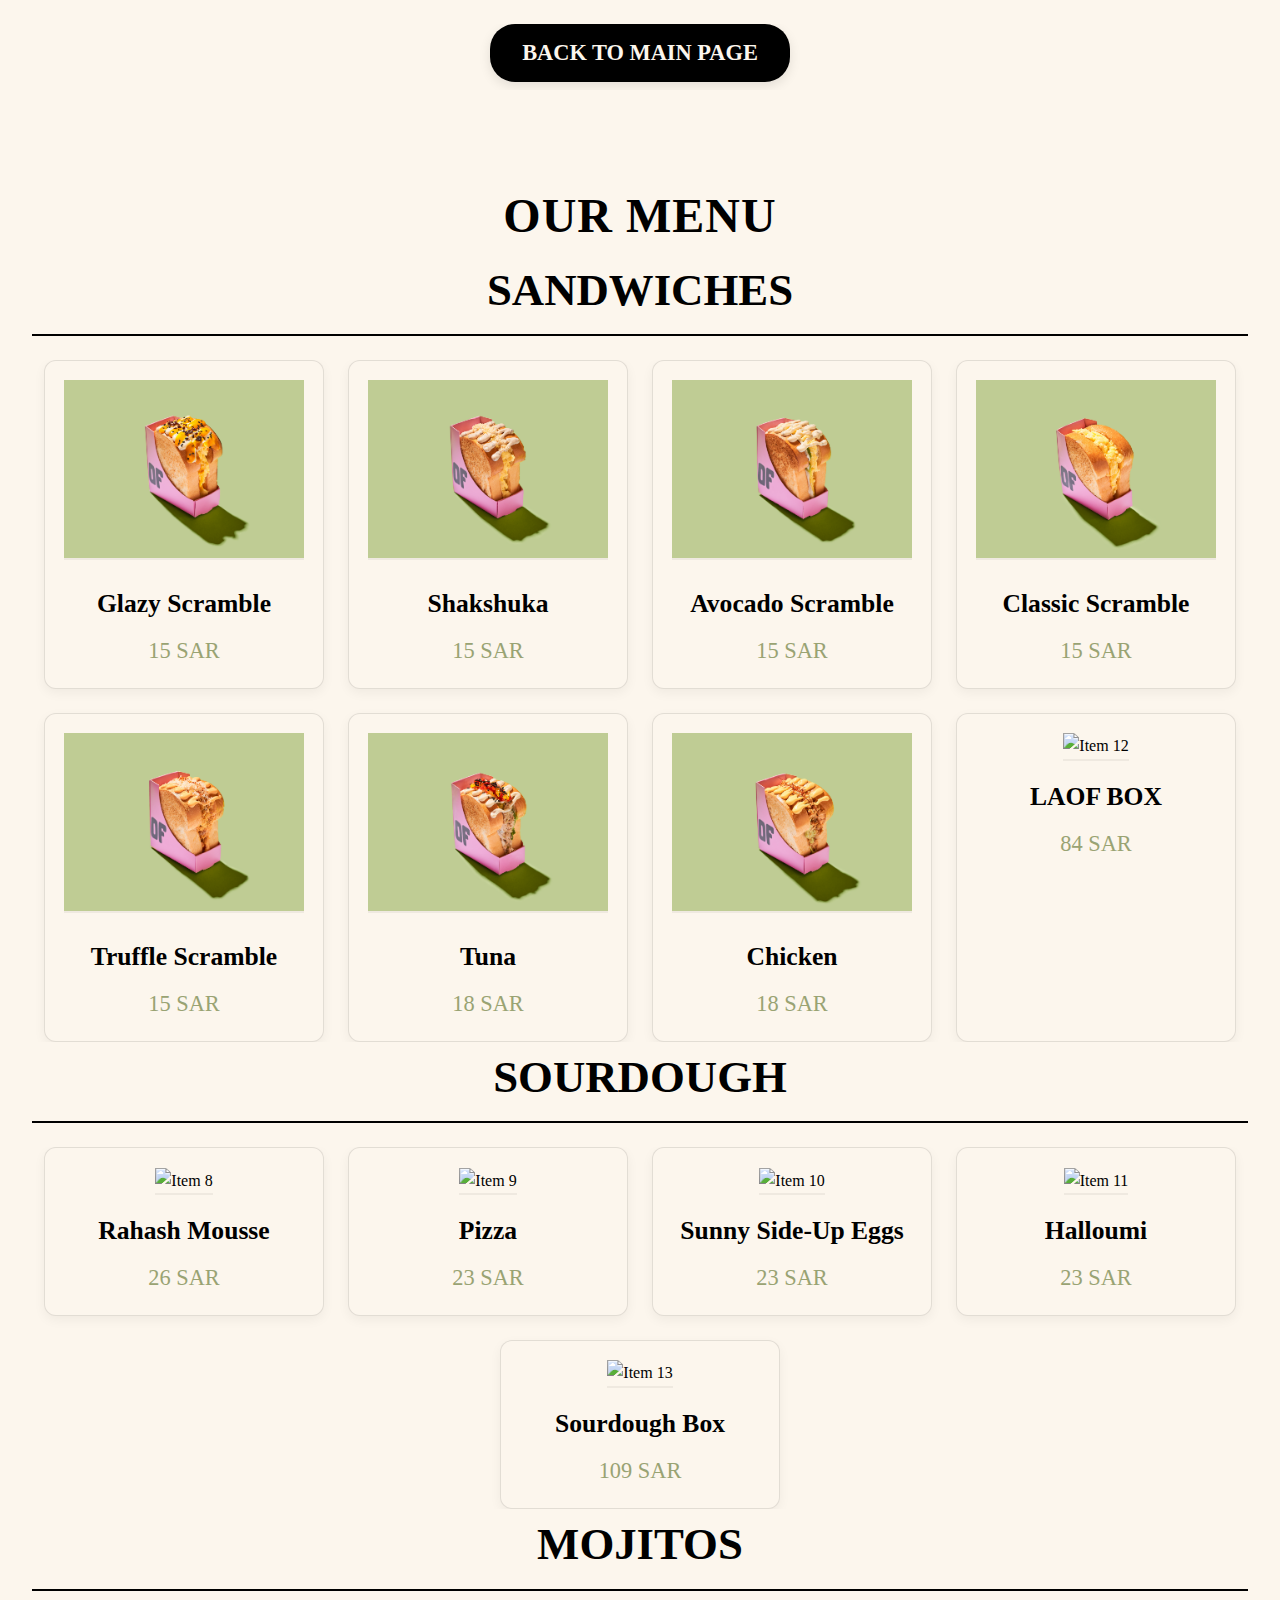
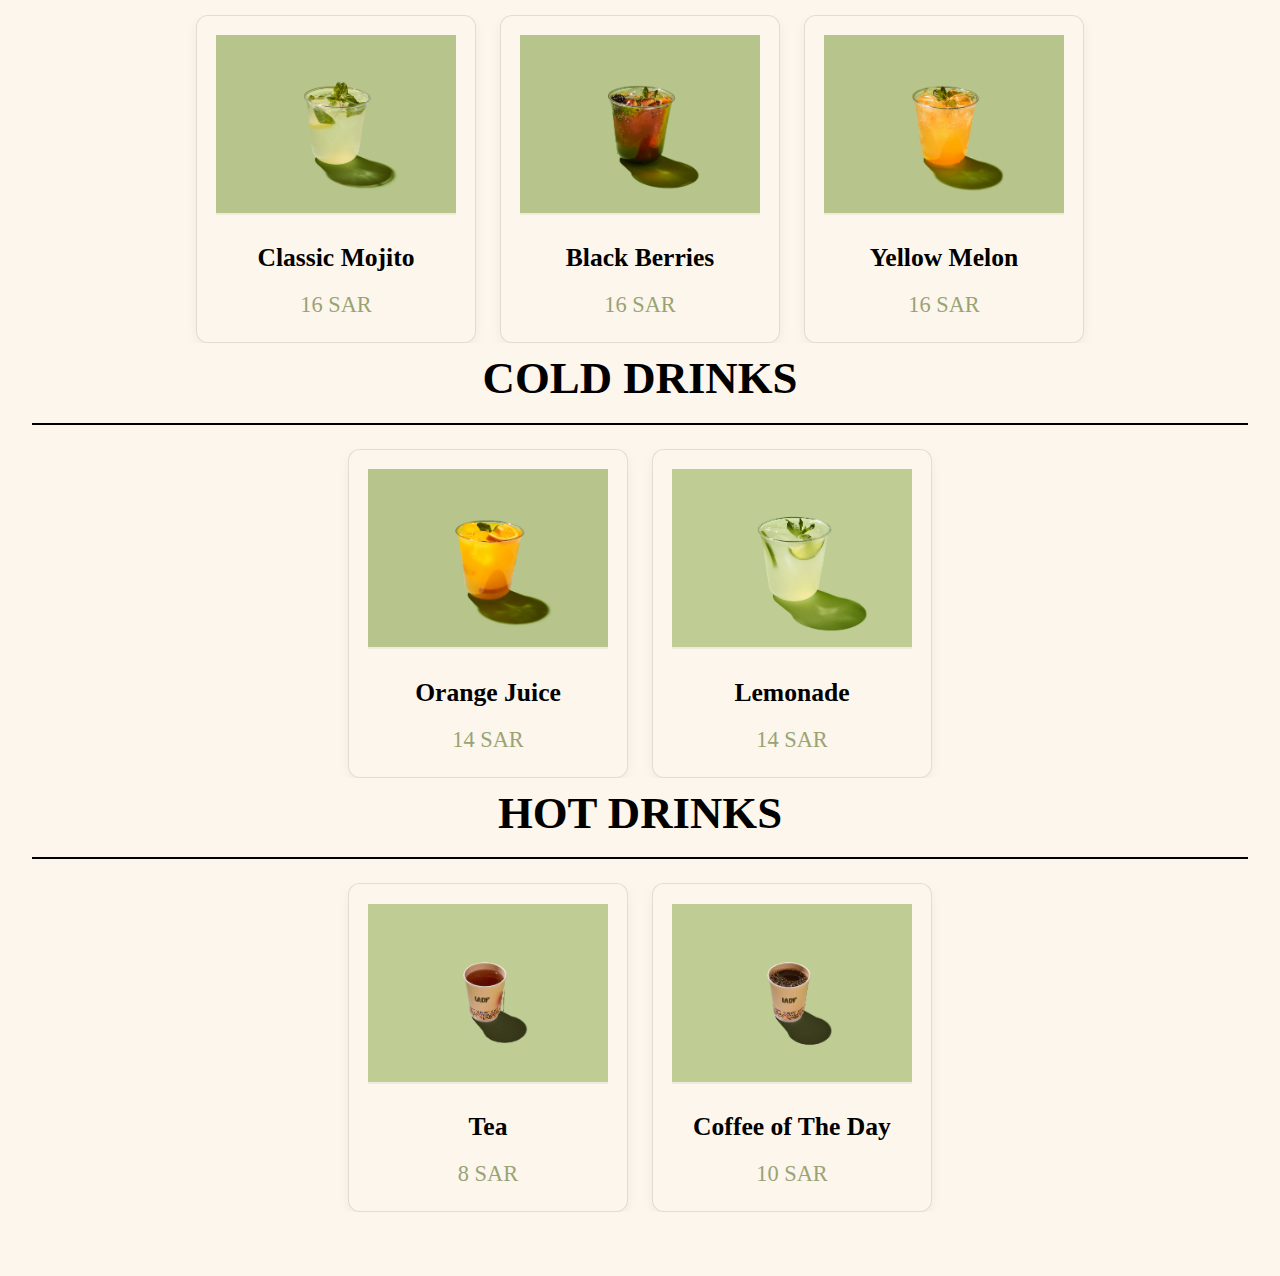
==== commit 5a67f7d4: "major updates, just need to fix minor bugs" ====
--- a/menu.html
+++ b/menu.html
@@ -21,125 +21,125 @@
         <!-- Sandwiches Section -->
         <h2 class="category-title">Sandwiches</h2>
         <div class="menu-items-grid">
-            <div class="menu-item" onclick="showPopup('assets/1.jpg', 'Item Name 1', 'Price 1')">
+            <div class="menu-item" onclick="showPopup(this)">
                 <img src="assets/1.jpg" alt="Item 1">
-                <p class="item-name">Item Name 1</p>
-                <p class="item-price">Price</p>
+                <p class="item-name">Glazy Scramble</p>
+                <p class="item-price">15 SAR</p>
             </div>
-            <div class="menu-item" onclick="showPopup('assets/2.jpg', 'Item Name 2', 'Price 2')">
+            <div class="menu-item" onclick="showPopup(this)">
                 <img src="assets/2.jpg" alt="Item 2">
-                <p class="item-name">Item Name 2</p>
-                <p class="item-price">Price</p>
+                <p class="item-name">Shakshuka</p>
+                <p class="item-price">15 SAR</p>
             </div>
-            <div class="menu-item" onclick="showPopup('assets/3.jpg', 'Item Name 3', 'Price 3')">
+            <div class="menu-item" onclick="showPopup(this)">
                 <img src="assets/3.jpg" alt="Item 3">
-                <p class="item-name">Item Name 3</p>
-                <p class="item-price">Price</p>
+                <p class="item-name">Avocado Scramble</p>
+                <p class="item-price">15 SAR</p>
             </div>
-            <div class="menu-item" onclick="showPopup('assets/4.jpg', 'Item Name 4', 'Price 4')">
+            <div class="menu-item" onclick="showPopup(this)">
                 <img src="assets/4.jpg" alt="Item 4">
-                <p class="item-name">Item Name 4</p>
-                <p class="item-price">Price</p>
+                <p class="item-name">Classic Scramble</p>
+                <p class="item-price">15 SAR</p>
             </div>
-            <div class="menu-item" onclick="showPopup('assets/5.jpg', 'Item Name 5', 'Price 5')">
+            <div class="menu-item" onclick="showPopup(this)">
                 <img src="assets/5.jpg" alt="Item 5">
-                <p class="item-name">Item Name 5</p>
-                <p class="item-price">Price</p>
+                <p class="item-name">Truffle Scramble</p>
+                <p class="item-price">15 SAR</p>
             </div>
-            <div class="menu-item" onclick="showPopup('assets/6.jpg', 'Item Name 6', 'Price 6')">
+            <div class="menu-item" onclick="showPopup(this)">
                 <img src="assets/6.jpg" alt="Item 6">
-                <p class="item-name">Item Name 6</p>
-                <p class="item-price">Price</p>
+                <p class="item-name">Tuna</p>
+                <p class="item-price">18 SAR</p>
             </div>
-            <div class="menu-item" onclick="showPopup('assets/7.jpg', 'Item Name 7', 'Price 7')">
+            <div class="menu-item" onclick="showPopup(this)">
                 <img src="assets/7.jpg" alt="Item 7">
-                <p class="item-name">Item Name 7</p>
-                <p class="item-price">Price</p>
+                <p class="item-name">Chicken</p>
+                <p class="item-price">18 SAR</p>
             </div>
-            <div class="menu-item" onclick="showPopup('assets/12.jpg', 'Item Name 12', 'Price 12')">
+            <div class="menu-item" onclick="showPopup(this)">
                 <img src="assets/12.jpg" alt="Item 12">
-                <p class="item-name">Item Name 12</p>
-                <p class="item-price">Price</p>
+                <p class="item-name">LAOF BOX</p>
+                <p class="item-price">84 SAR</p>
             </div>
         </div>
 
         <!-- Sourdough Section -->
         <h2 class="category-title">Sourdough</h2>
         <div class="menu-items-grid">
-            <div class="menu-item" onclick="showPopup('assets/8.jpg', 'Item Name 8', 'Price 8')">
+            <div class="menu-item" onclick="showPopup(this)">
                 <img src="assets/8.jpg" alt="Item 8">
-                <p class="item-name">Item Name 8</p>
-                <p class="item-price">Price</p>
+                <p class="item-name">Rahash Mousse</p>
+                <p class="item-price">26 SAR</p>
             </div>
-            <div class="menu-item" onclick="showPopup('assets/9.jpg', 'Item Name 9', 'Price 9')">
+            <div class="menu-item" onclick="showPopup(this)">
                 <img src="assets/9.jpg" alt="Item 9">
-                <p class="item-name">Item Name 9</p>
-                <p class="item-price">Price</p>
+                <p class="item-name">Pizza</p>
+                <p class="item-price">23 SAR</p>
             </div>
-            <div class="menu-item" onclick="showPopup('assets/10.jpg', 'Item Name 10', 'Price 10')">
+            <div class="menu-item" onclick="showPopup(this)">
                 <img src="assets/10.jpg" alt="Item 10">
-                <p class="item-name">Item Name 10</p>
-                <p class="item-price">Price</p>
+                <p class="item-name">Sunny Side-Up Eggs</p>
+                <p class="item-price">23 SAR</p>
             </div>
-            <div class="menu-item" onclick="showPopup('assets/11.jpg', 'Item Name 11', 'Price 11')">
+            <div class="menu-item" onclick="showPopup(this)">
                 <img src="assets/11.jpg" alt="Item 11">
-                <p class="item-name">Item Name 11</p>
-                <p class="item-price">Price</p>
+                <p class="item-name">Halloumi</p>
+                <p class="item-price">23 SAR</p>
             </div>
-            <div class="menu-item" onclick="showPopup('assets/13.jpg', 'Item Name 13', 'Price 13')">
+            <div class="menu-item" onclick="showPopup(this)">
                 <img src="assets/13.jpg" alt="Item 13">
-                <p class="item-name">Item Name 13</p>
-                <p class="item-price">Price</p>
+                <p class="item-name">Sourdough Box</p>
+                <p class="item-price">109 SAR</p>
             </div>
         </div>
 
         <!-- Mojitos Section -->
         <h2 class="category-title">Mojitos</h2>
         <div class="menu-items-grid">
-            <div class="menu-item" onclick="showPopup('assets/15.jpg', 'Item Name 15', 'Price 15')">
+            <div class="menu-item" onclick="showPopup(this)">
                 <img src="assets/15.jpg" alt="Item 15">
-                <p class="item-name">Item Name 15</p>
-                <p class="item-price">Price</p>
+                <p class="item-name">Classic Mojito</p>
+                <p class="item-price">16 SAR</p>
             </div>
-            <div class="menu-item" onclick="showPopup('assets/16.jpg', 'Item Name 16', 'Price 16')">
+            <div class="menu-item" onclick="showPopup(this)">
                 <img src="assets/16.jpg" alt="Item 16">
-                <p class="item-name">Item Name 16</p>
-                <p class="item-price">Price</p>
+                <p class="item-name">Black Berries</p>
+                <p class="item-price">16 SAR</p>
             </div>
-            <div class="menu-item" onclick="showPopup('assets/17.jpg', 'Item Name 17', 'Price 17')">
+            <div class="menu-item" onclick="showPopup(this)">
                 <img src="assets/17.jpg" alt="Item 17">
-                <p class="item-name">Item Name 17</p>
-                <p class="item-price">Price</p>
+                <p class="item-name">Yellow Melon</p>
+                <p class="item-price">16 SAR</p>
             </div>
         </div>
 
         <!-- Cold Drinks Section -->
         <h2 class="category-title">Cold Drinks</h2>
         <div class="menu-items-grid">
-            <div class="menu-item" onclick="showPopup('assets/14.jpg', 'Item Name 14', 'Price 14')">
+            <div class="menu-item" onclick="showPopup(this)">
                 <img src="assets/14.jpg" alt="Item 14">
-                <p class="item-name">Item Name 14</p>
-                <p class="item-price">Price</p>
+                <p class="item-name">Orange Juice</p>
+                <p class="item-price">14 SAR</p>
             </div>
-            <div class="menu-item" onclick="showPopup('assets/22.jpg', 'Item Name 22', 'Price 22')">
+            <div class="menu-item" onclick="showPopup(this)">
                 <img src="assets/22.jpg" alt="Item 22">
-                <p class="item-name">Item Name 22</p>
-                <p class="item-price">Price</p>
+                <p class="item-name">Lemonade</p>
+                <p class="item-price">14 SAR</p>
             </div>
         </div>
 
         <!-- Hot Drinks Section -->
         <h2 class="category-title">Hot Drinks</h2>
         <div class="menu-items-grid">
-            <div class="menu-item" onclick="showPopup('assets/19.jpg', 'Item Name 19', 'Price 19')">
+            <div class="menu-item" onclick="showPopup(this)">
                 <img src="assets/19.jpg" alt="Item 19">
-                <p class="item-name">Item Name 19</p>
-                <p class="item-price">Price</p>
+                <p class="item-name">Tea</p>
+                <p class="item-price">8 SAR</p>
             </div>
-            <div class="menu-item" onclick="showPopup('assets/20.jpg', 'Item Name 20', 'Price 20')">
+            <div class="menu-item" onclick="showPopup(this)">
                 <img src="assets/20.jpg" alt="Item 20">
-                <p class="item-name">Item Name 20</p>
-                <p class="item-price">Price</p>
+                <p class="item-name">Coffee of The Day</p>
+                <p class="item-price">10 SAR</p>
             </div>
         </div>
     </section>
--- a/styles.css
+++ b/styles.css
@@ -1581,3 +1581,41 @@
     transform: translateY(1px);
     box-shadow: 0 3px 6px rgba(0, 0, 0, 0.1);
 }
+.popup-modal {
+    position: fixed;
+    top: 0;
+    left: 0;
+    width: 100%;
+    height: 100%;
+    background-color: rgba(0, 0, 0, 0.6);
+    display: flex;
+    justify-content: center;
+    align-items: center;
+    z-index: 1000;
+    opacity: 0;
+    pointer-events: none;
+    transition: opacity 0.3s ease-in-out;
+}
+
+.popup-modal.show {
+    opacity: 1;
+    pointer-events: auto;
+}
+
+.popup-modal.hidden {
+    opacity: 0;
+    pointer-events: none;
+}
+/* Prevent Text Scroll Globally */
+body, h1, h2, h3, p, div, span, a {
+    overflow: hidden;
+    text-overflow: ellipsis;
+    white-space: nowrap;
+}
+
+/* Allow wrapping for specific text types where needed */
+p, .item-name, .item-price, .category-title {
+    white-space: normal;
+    overflow: visible;
+    text-overflow: clip;
+}
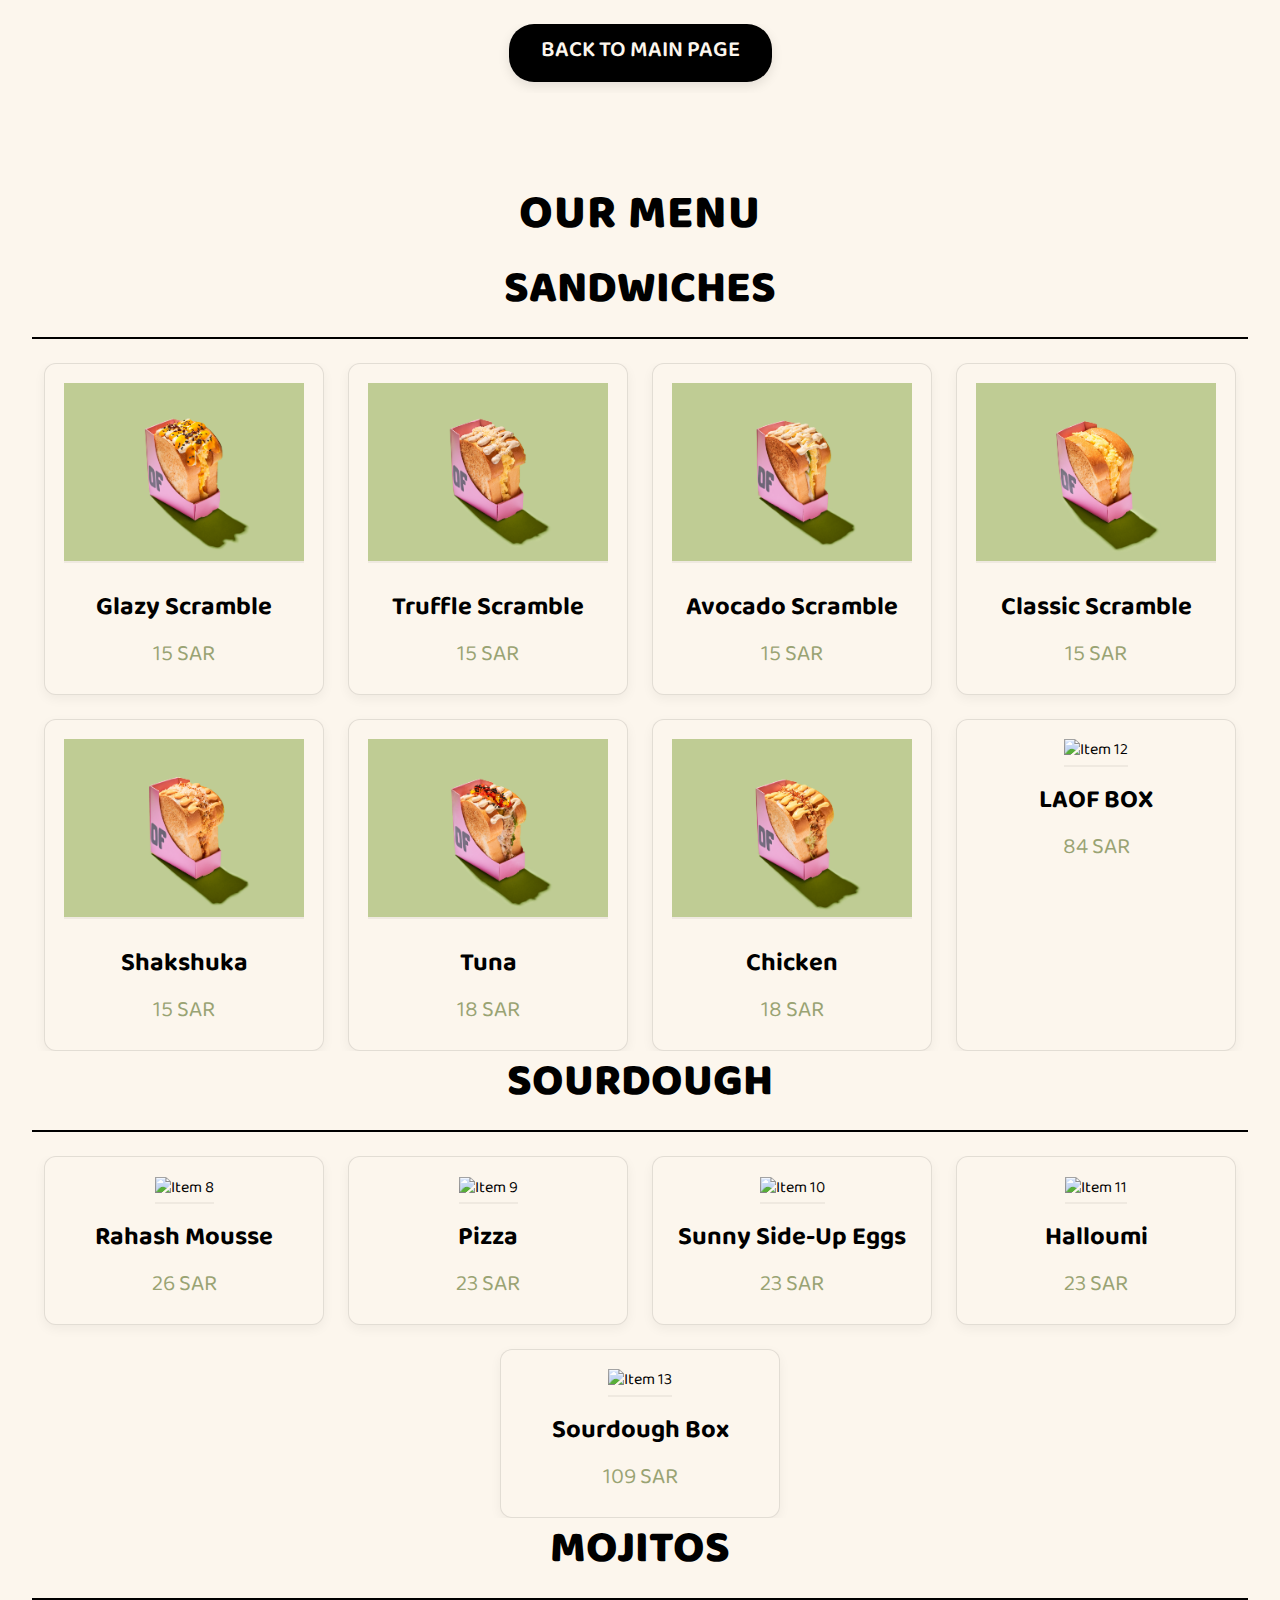
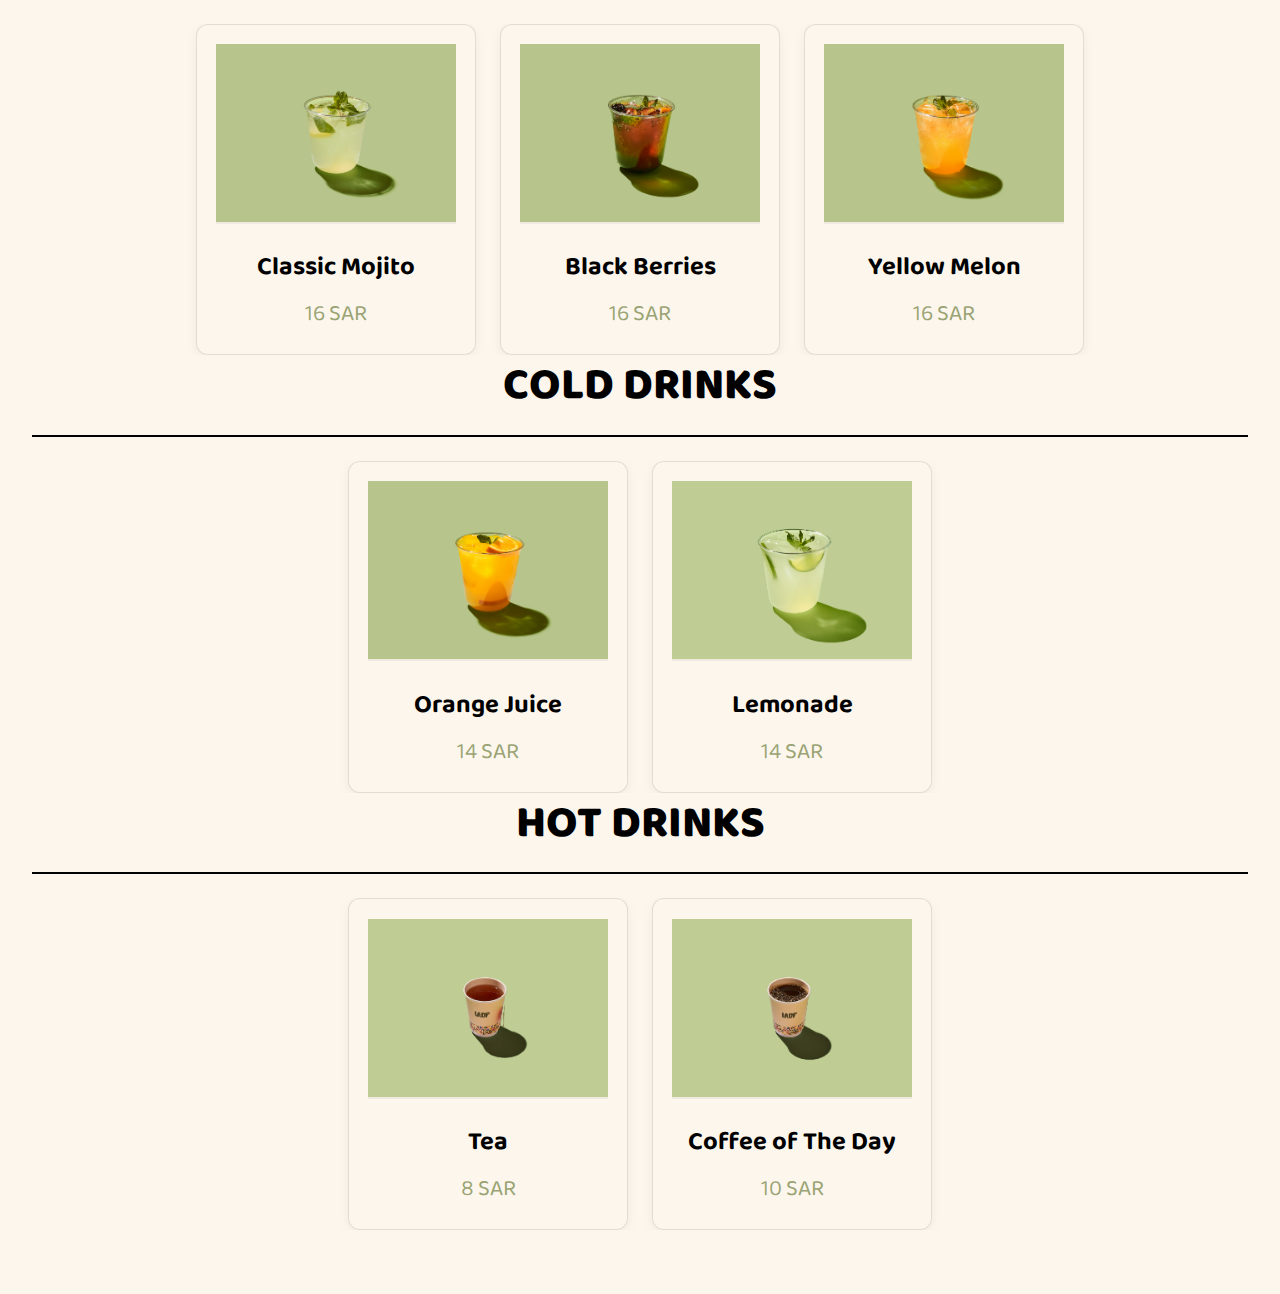
==== commit 56a6be24: "Update Yosuf" ====
--- a/menu.html
+++ b/menu.html
@@ -28,7 +28,7 @@
             </div>
             <div class="menu-item" onclick="showPopup(this)">
                 <img src="assets/2.jpg" alt="Item 2">
-                <p class="item-name">Shakshuka</p>
+                <p class="item-name">Truffle Scramble</p>
                 <p class="item-price">15 SAR</p>
             </div>
             <div class="menu-item" onclick="showPopup(this)">
@@ -43,7 +43,7 @@
             </div>
             <div class="menu-item" onclick="showPopup(this)">
                 <img src="assets/5.jpg" alt="Item 5">
-                <p class="item-name">Truffle Scramble</p>
+                <p class="item-name">Shakshuka</p>
                 <p class="item-price">15 SAR</p>
             </div>
             <div class="menu-item" onclick="showPopup(this)">
--- a/styles.css
+++ b/styles.css
@@ -1,4 +1,6 @@
 /* General Reset */
+@import url('https://fonts.googleapis.com/css2?family=Baloo+Bhaina+2:wght@700&family=Patrick+Hand:wght@400&display=swap');
+
 * {
     margin: 0;
     padding: 0;
@@ -164,109 +166,59 @@
         font-size: 1.5rem; /* Slightly larger for mobile */
     }
 }
-
 /* Hero Section */
 .hero {
     position: relative;
-    height: 75vh; /* Shorter height */
+    height: 60vh;
     width: 100%;
     overflow: hidden;
-    background: url('assets/hero-image.jpg') no-repeat center center;
-    background-size: contain; /* Ensure full image is displayed */
-    background-position: top center; /* Adjust position */
-}
-
-/* Overlay styling */
-.hero-overlay {
-    position: absolute;
-    top: 0;
-    left: 0;
+}
+
+.hero-image {
     width: 100%;
     height: 100%;
-    display: flex;
-    justify-content: center;
-    align-items: center;
-    background-color: rgba(0, 0, 0, 0.4); /* Slight dark overlay */
-}
-
-/* Hero title */
-.hero-title {
-    font-family: 'Baloo Bhaina 2', cursive; /* Bold, rounded, playful font */
-
-    font-size: 4rem;
-    font-weight: 800;
-    color: rgba(255, 255, 255, 0.9);
-    text-transform: uppercase;
-    letter-spacing: 2px;
-    display: inline-block;
-    animation: fadeInLetter 2s ease-in-out forwards, professionalGlow 1.5s infinite alternate;
-}
-
-/* Letter-by-Letter Animation */
-@keyframes fadeInLetter {
-    0% {
-        opacity: 0;
-        transform: translateY(50px);
-    }
-    100% {
-        opacity: 1;
-        transform: translateY(0);
-    }
-}
-
-/* Text glow animation */
-@keyframes professionalGlow {
-    0% {
-        text-shadow: 0 0 5px rgba(255, 255, 255, 0.5), 
-                     0 0 10px rgba(255, 255, 255, 0.4), 
-                     0 0 15px rgba(178, 127, 106, 0.6);
-    }
-    100% {
-        text-shadow: 0 0 8px rgba(255, 255, 255, 0.7), 
-                     0 0 12px rgba(255, 255, 255, 0.6), 
-                     0 0 20px rgba(178, 127, 106, 0.8);
-    }
+    object-fit: cover;
+    object-position: center;
 }
 
 /* Responsive Design */
 @media (max-width: 1024px) {
-    .hero-title {
-        font-size: 3rem;
-        letter-spacing: 2px;
+    .hero {
+        height: 55vh;
     }
 }
 
 @media (max-width: 768px) {
     .hero {
-        height: 65vh;
-    }
-
-    .hero-title {
-        font-size: 2.5rem;
-        letter-spacing: 1.5px;
+        height: 50vh;
     }
 }
 
 @media (max-width: 480px) {
     .hero {
-        height: 60vh;
-    }
-
-    .hero-title {
-        font-size: 2rem;
-        letter-spacing: 1px;
+        height: 42vh; /* Much shorter on phones */
+        margin-bottom: 0; /* Ensure no extra margin */
+    }
+
+    .hero-image {
+        object-fit: contain;
+    }
+
+    /* Add negative margin on the next section to reduce the gap */
+    .who-we-are {
+        padding: 1.5rem 1rem;
+        margin-top: -2rem; /* Adjust overlap to reduce gap */
     }
 }
 
 /* Who We Are Section */
 .who-we-are {
     padding: 5rem 2rem;
-    background-color: var(--background-color); /* Light Beige */
-    color: var(--primary-color); /* Light Green */
+    background-color: var(--background-color);
+    color: var(--primary-color);
     text-align: center;
-    overflow: hidden; /* For animations */
-    font-family: 'Baloo Bhaina 2', cursive; /* Bold, rounded, playful font */
- /* Font applied */
+    overflow: hidden;
+    font-family: 'Baloo Bhaina 2', cursive;
 }
 
 .who-we-are .container {
@@ -277,12 +229,12 @@
 
 /* Section Title */
 .who-we-are .section-title {
-    font-size: 3.5rem; /* Bigger size */
-    font-weight: 800; /* Thicker */
+    font-size: 3.5rem;
+    font-weight: 800;
     text-transform: uppercase;
-    letter-spacing: 1.5px; /* Slightly more spaced */
+    letter-spacing: 1.5px;
     margin-bottom: 2.5rem;
-    color: var(--primary-color); /* Light Green */
+    color: var(--primary-color);
     opacity: 0;
     transform: translateY(50px);
     animation: fadeInUp 1s ease-in-out forwards;
@@ -290,10 +242,10 @@
 
 /* Section Description */
 .who-we-are .section-description {
-    font-size: 1.6rem; /* Bigger size */
-    font-weight: 500; /* Thicker */
+    font-size: 1.6rem;
+    font-weight: 500;
     line-height: 2;
-    color: var(--secondary-font-color); /* Dark Green */
+    color: var(--secondary-font-color);
     margin: 2rem 0;
     opacity: 0;
     transform: translateY(50px);
@@ -320,7 +272,7 @@
     }
 
     .who-we-are .section-title {
-        font-size: 3rem; /* Still larger on tablets */
+        font-size: 3rem;
     }
 
     .who-we-are .section-description {
@@ -346,6 +298,7 @@
 @media (max-width: 480px) {
     .who-we-are {
         padding: 2rem 1rem;
+        margin-top: -6rem; /* Closer to hero section */
     }
 
     .who-we-are .section-title {
@@ -356,6 +309,7 @@
         font-size: 1.2rem;
     }
 }
+
 /* Menu Section */
 .menu-section {
     position: relative;
@@ -501,22 +455,162 @@
 /* Opening Hours Section */
 .opening-hours {
     padding: 5rem 2rem;
-    background-color: var(--background-color); /* Light Beige */
+    background-color: var(--background-color); 
     text-align: center;
-    overflow: hidden;
-    font-family: 'Baloo Bhaina 2', cursive; /* Bold, rounded, playful font */
- /* Font applied */
+    font-family: 'Baloo Bhaina 2', cursive;
 }
 
 .opening-hours .container {
+    max-width: 800px;
+    margin: 0 auto;
+    padding: 0 var(--global-padding);
+}
+
+/* Section Title */
+.opening-hours .section-title {
+    font-size: 3.5rem;
+    font-weight: 800;
+    text-transform: uppercase;
+    letter-spacing: 2px;
+    margin-bottom: 2.5rem;
+    color: var(--primary-color);
+    text-align: center;
+}
+
+/* Section Description */
+.opening-hours .section-description {
+    font-size: 1.6rem;
+    font-weight: 500;
+    line-height: 2;
+    color: var(--secondary-font-color);
+    margin-bottom: 3rem;
+    text-align: center;
+    max-width: 700px;
+    margin-left: auto;
+    margin-right: auto;
+}
+
+/* Hours Table */
+.hours-table {
+    display: flex;
+    flex-direction: column;
+    gap: 2rem;
+    margin-top: 3rem;
+    align-items: center;
+}
+
+/* Day entry */
+.day {
+    display: flex;
+    justify-content: space-between;
+    width: 100%;
+    max-width: 600px;
+    font-size: 1.8rem;
+    font-weight: 600;
+    color: var(--secondary-font-color);
+    border-bottom: 2px solid rgba(0, 0, 0, 0.1);
+    padding: 1rem 0;
+}
+
+/* Day name and time */
+.day-name {
+    text-align: left;
+    font-weight: 700;
+    color: var(--primary-color);
+}
+
+.day-time {
+    text-align: right;
+}
+
+/* Responsive Design */
+@media (max-width: 1024px) {
+    .opening-hours {
+        padding: 4rem 1.5rem;
+    }
+
+    .opening-hours .section-title {
+        font-size: 2.5rem; /* Adjusted for tablets */
+    }
+
+    .hours-table {
+        gap: 1.5rem;
+    }
+
+    .day {
+        font-size: 1.6rem;
+    }
+}
+
+@media (max-width: 768px) {
+    .opening-hours {
+        padding: 3rem 1rem;
+    }
+
+    .opening-hours .section-title {
+        font-size: 2.2rem; /* Adjusted for mobile */
+    }
+
+    .hours-table {
+        gap: 1.2rem;
+    }
+
+    .day {
+        font-size: 1.6rem;
+        flex-direction: column;
+        align-items: center;
+        text-align: center;
+    }
+
+    .day-name,
+    .day-time {
+        margin: 0.5rem 0;
+    }
+}
+
+@media (max-width: 480px) {
+    .opening-hours {
+        padding: 2rem 1rem;
+    }
+
+    .opening-hours .section-title {
+        font-size: 2rem; /* Smaller for small screens */
+    }
+
+    .opening-hours .section-description {
+        font-size: 1.4rem;
+    }
+
+    .day {
+        font-size: 1.4rem;
+    }
+}
+
+
+/* Branches Section */
+.branches-section {
+    padding: 5rem 2rem;
+    background-color: var(--background-color);
+    text-align: center;
+    font-family: 'Baloo Bhaina 2', cursive;
+}
+
+.branches-section .container {
     max-width: 1200px;
     margin: 0 auto;
     padding: 0 var(--global-padding);
 }
 
+.branch-map {
+    width: 100%;
+    height: 300px;
+    border: 0;
+    border-bottom: 1px solid rgba(0, 0, 0, 0.1);
+    border-radius: 8px 8px 0 0;
+}
+
 /* Section Title */
-.opening-hours .section-title {
-    font-family: 'Baloo Bhaina 2', cursive; /* Bold, rounded, playful font */
+.branches-section .section-title {
     font-size: 3.5rem;
     font-weight: 800;
     text-transform: uppercase;
@@ -526,180 +620,41 @@
 }
 
 /* Section Description */
-.opening-hours .section-description {
-    font-family: 'Baloo Bhaina 2', cursive; /* Bold, rounded, playful font */
-    font-size: 1.2rem;
+.branches-section .section-description {
+    font-size: 1.6rem;
     font-weight: 500;
     line-height: 2;
     color: var(--secondary-font-color);
     margin: 1.5rem 0 2.5rem 0;
 }
 
-/* Hours Table */
-.hours-table {
-    display: flex;
-    flex-direction: column;
-    gap: 1.5rem;
-    margin-top: 2.5rem;
-}
-
-/* Day entry */
-.day {
-    display: flex;
-    justify-content: space-between;
-    font-family: 'Baloo Bhaina 2', cursive; /* Bold, rounded, playful font */
-    align-items: center;
-    font-size: 1.8rem;
-    font-weight: 600;
-    color: var(--secondary-font-color);
-    border-bottom: 2px solid rgba(0, 0, 0, 0.1);
-    padding: 0.8rem 0;
-}
-
-/* Day name and time */
-.day-name {
-    text-align: left;
-}
-
-.day-time {
-    text-align: right;
-}
-
-/* Responsive Design */
-@media (max-width: 1024px) {
-    .opening-hours {
-        padding: 4rem 1.5rem;
-    }
-
-    .opening-hours .section-title {
-        font-family: 'Baloo Bhaina 2', cursive; /* Bold, rounded, playful font */
-        font-size: 3rem;
-    }
-
-    .hours-table {
-        gap: 1rem;
-    }
-
-    .day {
-        font-size: 1.6rem;
-        font-family: 'Baloo Bhaina 2', cursive; /* Bold, rounded, playful font */
-    }
-}
-
-@media (max-width: 768px) {
-    .opening-hours {
-        padding: 3rem 1rem;
-    }
-
-    .opening-hours .section-title {
-        font-family: 'Baloo Bhaina 2', cursive; /* Bold, rounded, playful font */
-        font-size: 2.5rem;
-    }
-
-    .hours-table {
-        gap: 0.8rem;
-    }
-
-    .day {
-        font-size: 1.4rem;
-        font-family: 'Baloo Bhaina 2', cursive; /* Bold, rounded, playful font */
-        flex-direction: column;
-        text-align: center;
-    }
-
-    .day-name,
-    .day-time {
-        margin: 0.5rem 0;
-    }
-}
-
-@media (max-width: 480px) {
-    .opening-hours {
-        padding: 2rem 1rem;
-    }
-
-    .opening-hours .section-title {
-        font-family: 'Baloo Bhaina 2', cursive; /* Bold, rounded, playful font */
-        font-size: 2rem;
-    }
-
-    .section-description {
-        font-family: 'Baloo Bhaina 2', cursive; /* Bold, rounded, playful font */
-        font-size: 1.2rem; /* Increased text size on phones */
-    }
-
-    .day {
-        font-size: 1.2rem; /* Set to 1.2rem */
-        font-family: 'Baloo Bhaina 2', cursive; /* Bold, rounded, playful font */
-    }
-}
-/* Branches Section */
-.branches-section {
-    padding: 5rem 2rem;
-    background-color: var(--background-color);
-    text-align: center;
-    font-family: 'Baloo Bhaina 2', cursive; /* Bold, rounded, playful font */
- /* Font applied */
-}
-
-.branches-section .container {
-    max-width: 1200px;
-    margin: 0 auto;
-    padding: 0 var(--global-padding);
-}
-
-.branch-map {
-    width: 100%;
-    height: 300px; /* Adjust height */
-    border: 0;
-    border-bottom: 1px solid rgba(0, 0, 0, 0.1);
-    border-radius: 8px 8px 0 0;
-}
-
-/* Section Title */
-.branches-section .section-title {
-    font-size: 3.5rem; /* Larger size */
-    font-family: 'Baloo Bhaina 2', cursive; /* Bold, rounded, playful font */
-    font-weight: 800;
-    text-transform: uppercase;
-    letter-spacing: 1.5px;
-    margin-bottom: 2.5rem;
-    color: var(--primary-color);
-}
-
-/* Section Description */
-.branches-section .section-description {
-    font-size: 1.6rem; /* Bigger size */
-    font-family: 'Baloo Bhaina 2', cursive; /* Bold, rounded, playful font */
-    font-weight: 500;
-    line-height: 2;
-    color: var(--secondary-font-color);
-    margin: 1.5rem 0 2.5rem 0;
-}
-
+/* Extra space between button and branches */
+.branches-section .toggle-branches-btn {
+    margin-bottom: 3rem; /* Adds extra space under button */
+}
+
+/* Branches Grid */
 .branches-grid {
     display: grid;
-    grid-template-columns: repeat(3, 1fr); /* Adjust this based on design */
+    grid-template-columns: repeat(3, 1fr);
     gap: 2rem;
-    justify-items: center; /* Center each branch card horizontally */
-}
-
-
-/* Branch Card */
+    justify-items: center;
+}
+
 .branch-card {
     display: flex;
     flex-direction: column;
-    justify-content: space-between;
+    justify-content: flex-start;
     align-items: center;
     background-color: var(--background-color);
     border: 1px solid rgba(0, 0, 0, 0.1);
     border-radius: 10px;
     box-shadow: 0 8px 15px rgba(0, 0, 0, 0.1);
-    overflow: hidden;
     text-align: center;
-    transition: transform 0.3s ease-in-out, box-shadow 0.3s ease-in-out;
     padding: 1.5rem;
-    height: 100%;
+    width: 340px; /* Set a consistent width */
+    height: 550px; /* Set a consistent height */
+    transition: transform 0.3s ease, box-shadow 0.3s ease;
 }
 
 .branch-card:hover {
@@ -710,7 +665,7 @@
 /* Branch Image */
 .branch-image {
     width: 100%;
-    height: 240px; /* Slightly larger */
+    height: 240px;
     object-fit: scale-down;
     border-bottom: 1px solid rgba(0, 0, 0, 0.1);
 }
@@ -719,7 +674,6 @@
 .branch-name {
     font-size: 2rem;
     font-weight: 700;
-    font-family: 'Baloo Bhaina 2', cursive; /* Bold, rounded, playful font */
     color: var(--primary-color);
     margin: 1rem 0 0.5rem;
 }
@@ -727,7 +681,6 @@
 /* Branch Address */
 .branch-address {
     font-size: 1.4rem;
-    font-family: 'Baloo Bhaina 2', cursive; /* Bold, rounded, playful font */
     font-weight: 500;
     color: var(--secondary-font-color);
     margin-bottom: 1.5rem;
@@ -738,7 +691,6 @@
     display: inline-block;
     margin-top: auto;
     font-size: 1.4rem;
-    font-family: 'Baloo Bhaina 2', cursive; /* Bold, rounded, playful font */
     font-weight: 700;
     text-transform: uppercase;
     color: var(--primary-color);
@@ -746,8 +698,7 @@
     padding: 0.8rem 1.8rem;
     border: 2px solid var(--primary-color);
     border-radius: 8px;
-    transition: all 0.3s ease-in-out;
-    width: fit-content;
+    transition: all 0.3s ease;
 }
 
 .branch-link:hover {
@@ -756,89 +707,53 @@
     transform: translateY(-2px);
 }
 
+/* Toggle Button */
+/* Match View Branches Button with Menu Button */
+.toggle-branches-btn {
+    display: inline-block;
+    padding: 1.2rem 2.5rem;
+    font-size: 1.4rem;
+    font-weight: 700;
+    text-transform: uppercase;
+    color: var(--background-color); /* White text */
+    background-color: var(--primary-color); /* Light Green */
+    border: none;
+    border-radius: 50px;
+    cursor: pointer;
+    text-decoration: none;
+    transition: all 0.3s ease-in-out;
+    box-shadow: 0 8px 15px rgba(0, 0, 0, 0.2);
+    margin-top: 2.5rem;
+}
+
+.toggle-branches-btn:hover {
+    background-color: var(--hover-color); /* Pink */
+    box-shadow: 0 12px 20px rgba(0, 0, 0, 0.3);
+    transform: translateY(-3px);
+}
+
 /* Responsive Design */
 @media (max-width: 1024px) {
-    .branches-grid {
-        grid-template-columns: repeat(2, 1fr);
-        gap: 1.5rem;
-    }
-
-    .branch-image {
-        height: 200px;
+    .toggle-branches-btn {
+        font-size: 1.3rem;
+        padding: 1rem 2rem;
     }
 }
 
 @media (max-width: 768px) {
-    .branches-section {
-        padding: 3rem 1rem;
-    }
-
-    .branches-grid {
-        grid-template-columns: 1fr;
-        gap: 1.5rem;
-    }
-
-    .branch-image {
-        height: 180px;
+    .toggle-branches-btn {
+        font-size: 1.2rem;
+        padding: 0.9rem 1.8rem;
     }
 }
 
 @media (max-width: 480px) {
-    .branches-section {
-        padding: 2rem 1rem;
-    }
-
-    .branches-section .section-title {
-        font-family: 'Baloo Bhaina 2', cursive; /* Bold, rounded, playful font */
-        font-size: 2rem;
-    }
-
-    .branches-section .section-description {
-        font-family: 'Baloo Bhaina 2', cursive; /* Bold, rounded, playful font */
-        font-size: 1.2rem; /* Increased size on phones */
-    }
-
-    .branch-card {
-        padding: 1rem;
-    }
-
-    .branch-image {
-        height: 140px;
-    }
-
-    .branch-name {
-        font-size: 1.5rem;
-        font-family: 'Baloo Bhaina 2', cursive; /* Bold, rounded, playful font */
-    }
-
-    .branch-address {
+    .toggle-branches-btn {
         font-size: 1.2rem;
-        font-family: 'Baloo Bhaina 2', cursive; /* Bold, rounded, playful font */
-        
-    }
-
-    .branch-link {
-        font-family: 'Baloo Bhaina 2', cursive; /* Bold, rounded, playful font */
-        font-size: 1.2rem; /* Increased size */
-        padding: 0.6rem 1.2rem;
-    }
-}
-/* Toggle Button */
-.toggle-branches-btn {
-    display: inline-block;
-    background: linear-gradient(90deg, var(--primary-color), var(--secondary-color));
-    color: var(--background-color); /* White text for better contrast */
-    font-size: 1.4rem; /* Larger font size */
-    font-family: 'Baloo Bhaina 2', cursive; /* Bold, rounded, playful font */
-    font-weight: 700;
-    text-transform: uppercase;
-    padding: 1rem 2.5rem; /* Increased padding */
-    border: none;
-    border-radius: 30px;
-    cursor: pointer;
-    transition: transform 0.3s ease, box-shadow 0.3s ease;
-    box-shadow: 0 5px 15px rgba(0, 0, 0, 0.2);
-}
+        padding: 0.8rem 1.5rem;
+    }
+}
+
 
 .toggle-branches-btn:hover {
     transform: translateY(-3px);
@@ -852,12 +767,11 @@
 
 /* Branches Dropdown */
 .branches-dropdown {
-    margin-top: 1rem;
-    display: none; /* Hidden by default */
+    display: none;
     opacity: 0;
     max-height: 0;
     overflow: hidden;
-    transition: all 0.5s ease;
+    transition: opacity 0.5s ease, max-height 0.5s ease;
 }
 
 .branches-dropdown.show {
@@ -866,175 +780,175 @@
     gap: 2rem;
     opacity: 1;
     max-height: 1000px;
-    place-items: center; /* Center each card */
-    transition: all 0.5s ease;
-}
-
+    place-items: center;
+}
 
 /* Responsive Design */
 @media (max-width: 1024px) {
-    .toggle-branches-btn {
-        font-size: 1.3rem;
-        font-family: 'Baloo Bhaina 2', cursive; /* Bold, rounded, playful font */
-        padding: 0.9rem 2rem;
-    }
-
-    .branches-dropdown.show {
-        grid-template-columns: repeat(2, 1fr); /* Adjust to 2 columns on tablets */
+    .branches-grid {
+        grid-template-columns: repeat(2, 1fr);
+        gap: 1.5rem;
+    }
+
+    .branch-image {
+        height: 200px;
     }
 }
 
 @media (max-width: 768px) {
-    .toggle-branches-btn {
+    .branches-section {
+        padding: 3rem 1rem;
+        
+    }
+
+    .branches-grid {
+        grid-template-columns: 1fr;
+        gap: 1.5rem;
+    }
+
+    .branch-image {
+        height: 180px;
+    }
+}
+
+@media (max-width: 480px) {
+    .branches-section {
+        padding: 2rem 1rem;
+        padding: 1.5rem 1rem; /* Reduced padding */
+
+    }
+
+    .branches-section .section-title {
+        font-size: 2rem;
+    }
+
+    .branch-card {
+        padding: 1rem;
+        height: 400px; /* Reduced height */
+
+    }
+
+    .branch-image {
+        height: 140px;
+    }
+
+    .branch-name {
+        font-size: 1.5rem;
+    }
+
+    .branch-address {
         font-size: 1.2rem;
-        font-family: 'Baloo Bhaina 2', cursive; /* Bold, rounded, playful font */
-        padding: 0.8rem 1.8rem;
-    }
-
-    .branches-dropdown.show {
-        grid-template-columns: 1fr; /* Single column for mobile */
-        max-height: none;
-    }
-}
-
-@media (max-width: 480px) {
-    .toggle-branches-btn {
-        font-size: 1.2rem; /* Set to 1.2rem on phones */
-        padding: 0.7rem 1.5rem;
-        font-family: 'Baloo Bhaina 2', cursive; /* Bold, rounded, playful font */
-    }
-}
+    }
+
+    .branch-link {
+        font-size: 1.2rem;
+        padding: 0.6rem 1.2rem;
+    }
+}
+
+
 /* Gallery Section */
 .gallery-section {
     padding: 5rem 2rem;
     background-color: var(--background-color);
     text-align: center;
-    font-family: 'Baloo Bhaina 2', cursive; /* Bold, rounded, playful font */
- /* Font applied */
-}
-
-.gallery-section .container {
-    max-width: 900px;
-    margin: 0 auto;
-}
-
-/* Section Title */
+}
+
+/* Title and Description */
 .gallery-section .section-title {
-    font-size: 3.5rem;
+    font-size: 3rem;
     font-weight: 800;
-    font-family: 'Baloo Bhaina 2', cursive; /* Bold, rounded, playful font */
-    text-transform: uppercase;
-    color: var(--primary-color);
-    margin-bottom: 2.5rem;
-}
-
-/* Section Description */
+    margin-bottom: 1.5rem;
+}
+
 .gallery-section .section-description {
-    font-size: 1.6rem;
-    line-height: 2;
-    font-family: 'Baloo Bhaina 2', cursive; /* Bold, rounded, playful font */
-    color: var(--secondary-font-color);
-    margin-bottom: 3rem;
+    font-size: 1.4rem;
+    margin-bottom: 2rem;
 }
 
 /* Gallery Slider */
 .gallery-slider {
     position: relative;
+    width: 100%;
+    max-width: 900px;
+    margin: 0 auto;
     overflow: hidden;
+}
+
+/* Navigation Buttons */
+.nav-button {
+    position: absolute;
+    top: 50%;
+    transform: translateY(-50%);
+    background-color: rgba(0, 0, 0, 0.5);
+    color: #fff;
+    border: none;
+    font-size: 2rem;
+    padding: 0.5rem 1rem;
+    cursor: pointer;
+    z-index: 10;
+    border-radius: 10px;
+}
+
+.left-button {
+    left: 10px;
+}
+
+.right-button {
+    right: 10px;
+}
+
+/* Slides Container */
+.slides-container {
+    width: 100%;
+    overflow: hidden;
+}
+
+/* Slides */
+.slides {
+    display: flex;
+    transition: transform 0.5s ease-in-out;
+}
+
+/* Images */
+.slides img {
+    width: 100%;
+    max-width: 900px;
+    height: 500px;
+    object-fit: cover;
+    flex-shrink: 0;
     border-radius: 15px;
-    box-shadow: 0 8px 16px rgba(0, 0, 0, 0.1);
-    width: 100%;
-    height: 500px;
-}
-
-/* Slides Container */
-.gallery-slider .slides {
-    display: flex;
-    width: 100%;
-    height: 100%;
-    transition: transform 0.5s ease-in-out;
-}
-
-/* Gallery Images with Zoom Effect */
-.gallery-slider img {
-    flex: 1 1 auto;
-    width: 100%;
-    height: 100%;
-    object-fit: cover; /* Maintain aspect ratio */
-    transition: transform 0.6s ease-in-out; /* Smooth zoom effect */
-}
-
-/* Apply zoom on hover */
-.gallery-slider:hover img {
-    transform: scale(1.1); /* Slight zoom-in */
 }
 
 /* Responsive Design */
-@media (max-width: 1024px) {
+@media (max-width: 768px) {
+    .slides img {
+        height: 300px;
+    }
+
     .gallery-section .section-title {
-        font-size: 3rem;
-        font-family: 'Baloo Bhaina 2', cursive; /* Bold, rounded, playful font */
-    }
-
-    .gallery-section .section-description {
-        font-size: 1.4rem;
-        font-family: 'Baloo Bhaina 2', cursive; /* Bold, rounded, playful font */
-    }
-    
-
-    .gallery-slider {
-        height: 400px;
-    }
-}
-
-@media (max-width: 768px) {
-    .gallery-section {
-        padding: 3rem 1rem;
-    }
-
-    .gallery-section .section-title {
-        font-family: 'Baloo Bhaina 2', cursive; /* Bold, rounded, playful font */
         font-size: 2.5rem;
     }
 
     .gallery-section .section-description {
         font-size: 1.2rem;
-        font-family: 'Baloo Bhaina 2', cursive; /* Bold, rounded, playful font */
-    }
-
-    .gallery-slider {
-        height: 300px;
-    }
-
-    .gallery-slider img {
-        object-fit: cover;
     }
 }
 
 @media (max-width: 480px) {
-    .gallery-section {
-        padding: 2rem 1rem;
+    .slides img {
+        height: 250px;
     }
 
     .gallery-section .section-title {
         font-size: 2rem;
-        font-family: 'Baloo Bhaina 2', cursive; /* Bold, rounded, playful font */
-        
     }
 
     .gallery-section .section-description {
-        font-size: 1.2rem;
-        font-family: 'Baloo Bhaina 2', cursive; /* Bold, rounded, playful font */
-    }
-
-    .gallery-slider {
-        height: 250px;
-    }
-
-    .gallery-slider img {
-        object-fit: cover;
-    }
-}
+        font-size: 1rem;
+    }
+}
+
 
 /* More Section */
 .more-section {
@@ -1220,13 +1134,19 @@
     transform: scale(1.2);
 }
 
-/* Section Divider */
+
+/* Improved Section Divider - Black */
 .section-divider {
-    height: 1px;
-    width: 100%;
-    background-color: var(--primary-color);
-    opacity: 0.6;
-}
+    width: 80%;
+    height: 6px; /* Increased thickness */
+    margin: 3rem auto; /* Proper spacing */
+    background-color: #000000; /* Solid black */
+    border-radius: 10px; /* Rounded edges for a sleek look */
+    opacity: 0.9; /* Slight transparency for a refined effect */
+    box-shadow: 0 4px 8px rgba(0, 0, 0, 0.2); /* Soft shadow for depth */
+}
+
+
 
 /* Responsive Design */
 @media (max-width: 1024px) {
@@ -1619,3 +1539,95 @@
     overflow: visible;
     text-overflow: clip;
 }
+
+
+/* Delivery Section */
+.delivery-section {
+    padding: 5rem 2rem;
+    background-color: var(--background-color);
+    text-align: center;
+}
+
+.delivery-section .section-title {
+    font-size: 3.5rem;
+    font-weight: 800;
+    text-transform: uppercase;
+    color: var(--primary-color);
+    margin-bottom: 2.5rem;
+}
+
+.delivery-section .section-description {
+    font-size: 1.6rem;
+    font-weight: 500;
+    color: var(--secondary-font-color);
+    margin-bottom: 2rem;
+}
+
+.delivery-links {
+    display: flex;
+    justify-content: center;
+    gap: 2rem;
+    flex-wrap: wrap;
+}
+
+/* Match Delivery Buttons with Other Buttons */
+.delivery-link {
+    display: inline-flex;
+    align-items: center;
+    justify-content: center;
+    padding: 1.2rem 2.5rem; /* Same padding as other buttons */
+    font-size: 1.4rem;
+    font-weight: 700;
+    text-transform: uppercase;
+    color: var(--background-color); /* White text */
+    background-color: var(--primary-color); /* Same background color as other buttons */
+    border-radius: 50px;
+    text-decoration: none;
+    box-shadow: 0 8px 15px rgba(0, 0, 0, 0.2);
+    transition: all 0.3s ease-in-out;
+    min-width: 250px;
+    border: none; /* Remove any border */
+}
+
+.delivery-link img {
+    height: 40px;
+    margin-right: 10px; /* Space between logo and text */
+}
+
+.delivery-link:hover {
+    background-color: var(--hover-color); /* Same hover effect */
+    box-shadow: 0 12px 20px rgba(0, 0, 0, 0.3);
+    transform: translateY(-3px);
+}
+
+/* Responsive Design */
+@media (max-width: 1024px) {
+    .delivery-link {
+        font-size: 1.3rem;
+        padding: 1rem 2rem;
+        min-width: 200px;
+    }
+
+    .delivery-link img {
+        height: 35px;
+    }
+}
+
+@media (max-width: 768px) {
+    .delivery-links {
+        flex-direction: column;
+        align-items: center;
+    }
+
+    .delivery-link {
+        font-size: 1rem;
+        padding: 0.9rem 1.8rem;
+    }
+}
+
+@media (max-width: 480px) {
+    .delivery-link {
+        font-size: 1rem;
+        padding: 0.8rem 1.5rem;
+    }
+}
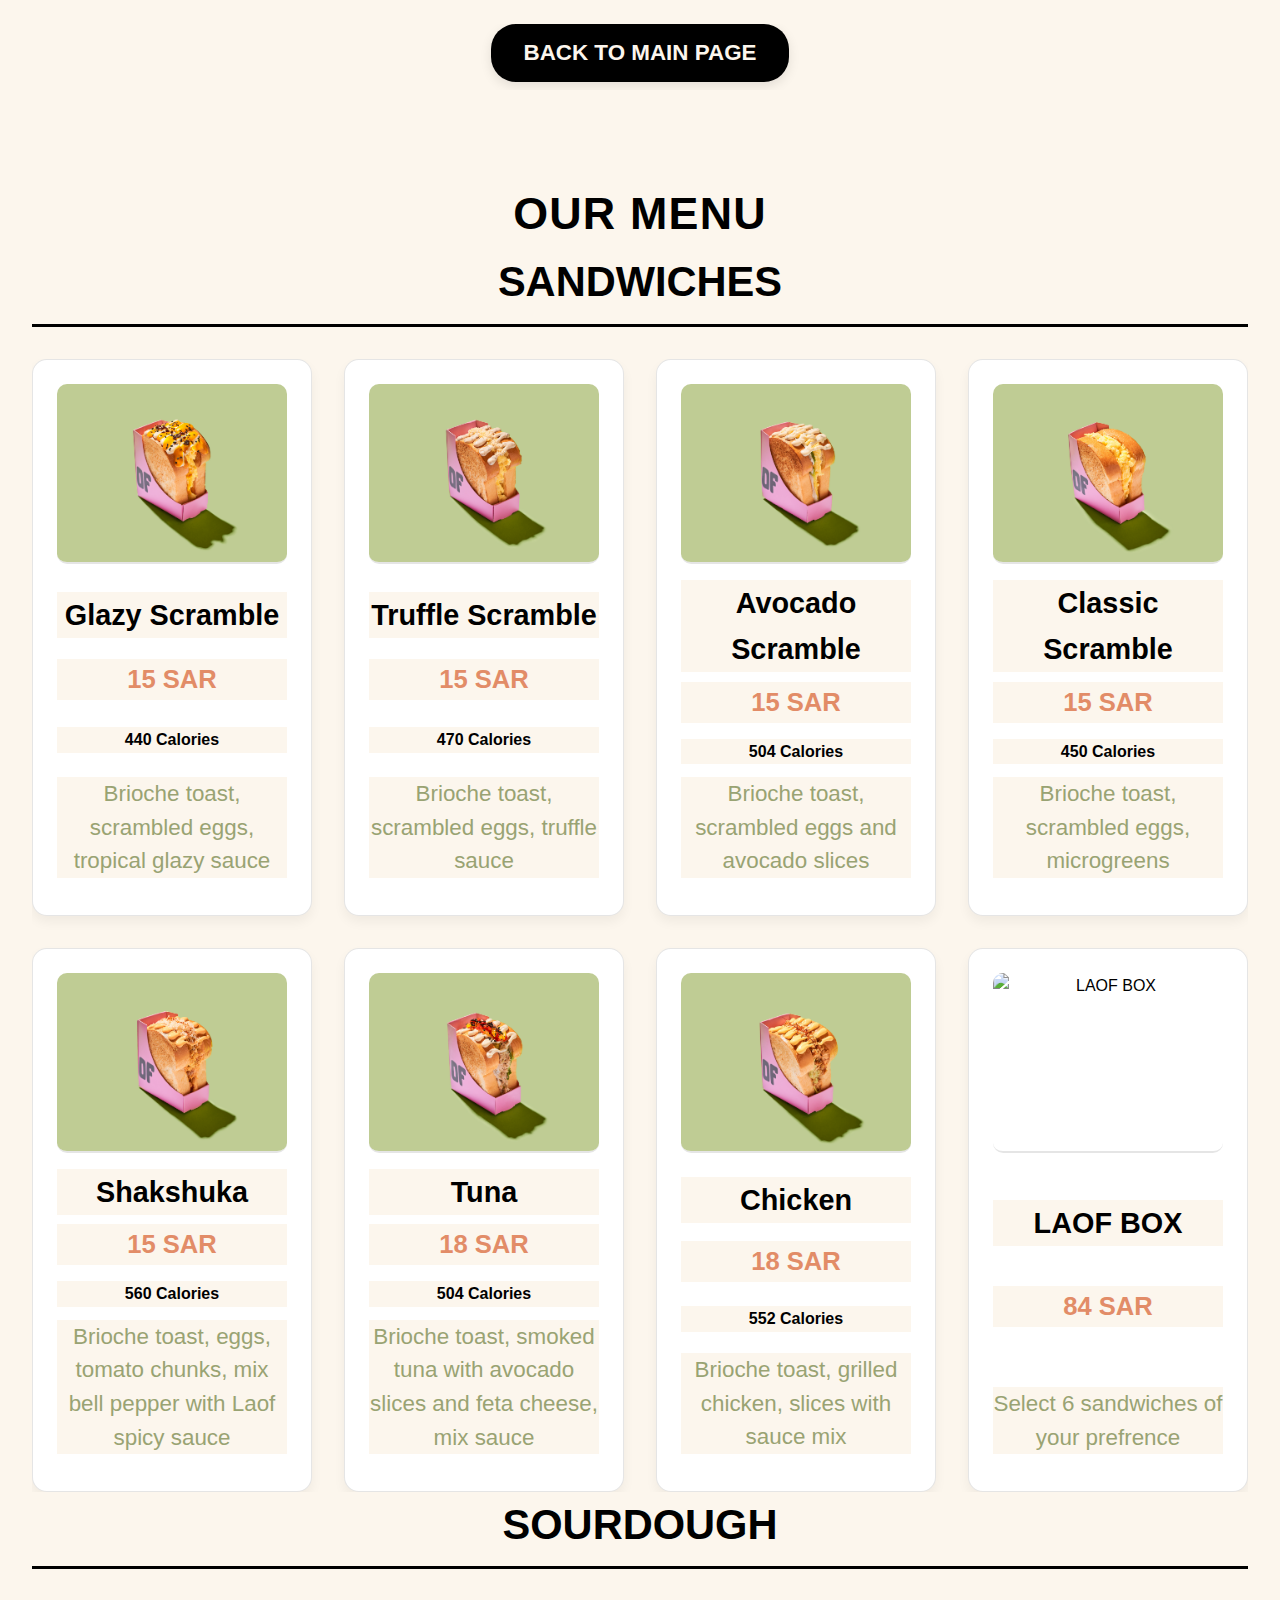
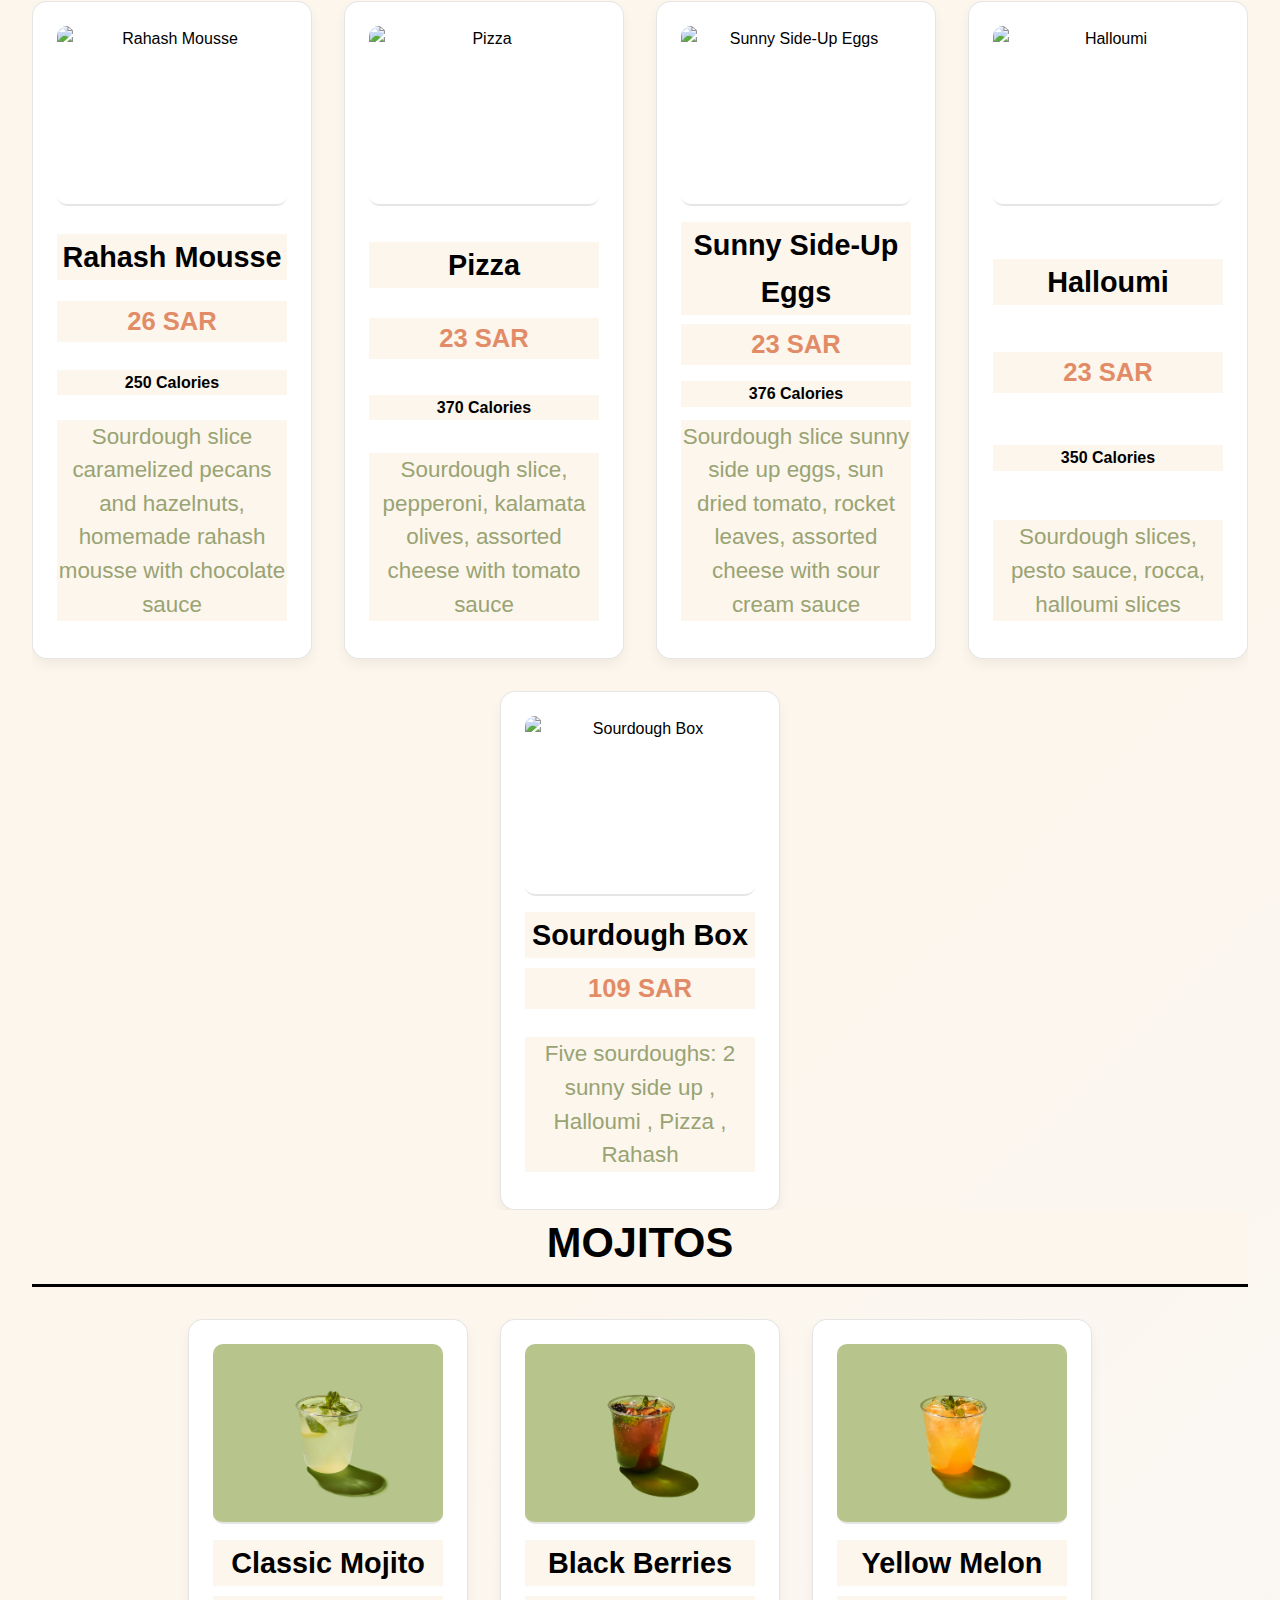
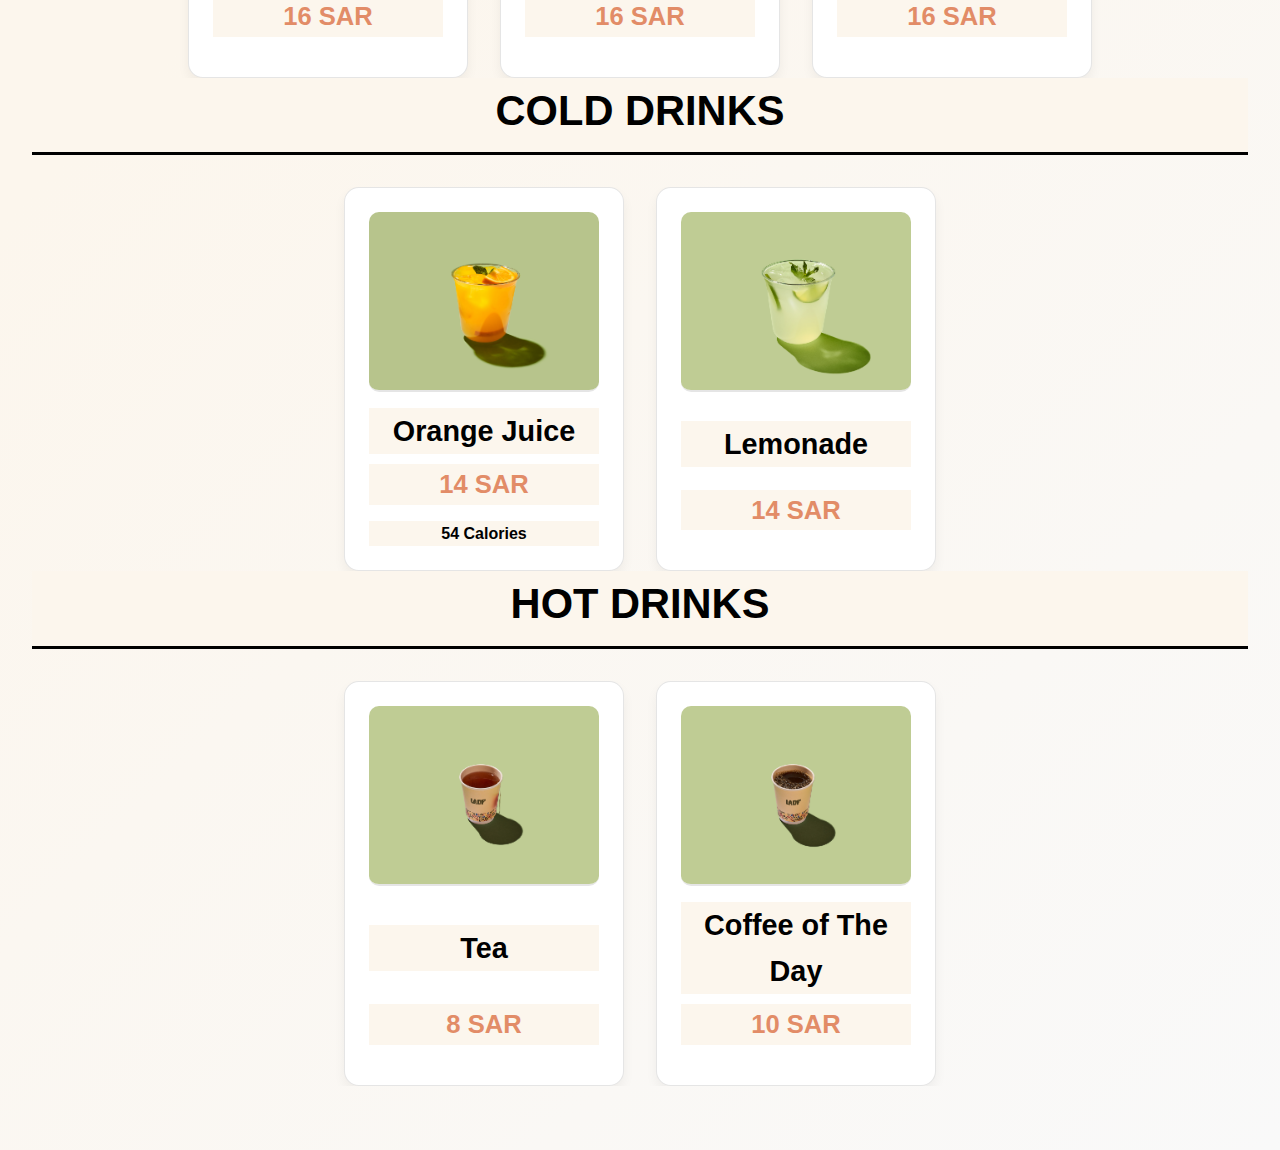
==== commit c7195a52: "fixed menu and font and made it nicer" ====
--- a/menu.html
+++ b/menu.html
@@ -18,80 +18,120 @@
     <section class="menu-section">
         <h1 class="cafe-name">Our Menu</h1>
 
-        <!-- Sandwiches Section -->
-        <h2 class="category-title">Sandwiches</h2>
-        <div class="menu-items-grid">
-            <div class="menu-item" onclick="showPopup(this)">
-                <img src="assets/1.jpg" alt="Item 1">
-                <p class="item-name">Glazy Scramble</p>
-                <p class="item-price">15 SAR</p>
-            </div>
-            <div class="menu-item" onclick="showPopup(this)">
-                <img src="assets/2.jpg" alt="Item 2">
-                <p class="item-name">Truffle Scramble</p>
-                <p class="item-price">15 SAR</p>
-            </div>
-            <div class="menu-item" onclick="showPopup(this)">
-                <img src="assets/3.jpg" alt="Item 3">
-                <p class="item-name">Avocado Scramble</p>
-                <p class="item-price">15 SAR</p>
-            </div>
-            <div class="menu-item" onclick="showPopup(this)">
-                <img src="assets/4.jpg" alt="Item 4">
-                <p class="item-name">Classic Scramble</p>
-                <p class="item-price">15 SAR</p>
-            </div>
-            <div class="menu-item" onclick="showPopup(this)">
-                <img src="assets/5.jpg" alt="Item 5">
-                <p class="item-name">Shakshuka</p>
-                <p class="item-price">15 SAR</p>
-            </div>
-            <div class="menu-item" onclick="showPopup(this)">
-                <img src="assets/6.jpg" alt="Item 6">
-                <p class="item-name">Tuna</p>
-                <p class="item-price">18 SAR</p>
-            </div>
-            <div class="menu-item" onclick="showPopup(this)">
-                <img src="assets/7.jpg" alt="Item 7">
-                <p class="item-name">Chicken</p>
-                <p class="item-price">18 SAR</p>
-            </div>
-            <div class="menu-item" onclick="showPopup(this)">
-                <img src="assets/12.jpg" alt="Item 12">
-                <p class="item-name">LAOF BOX</p>
-                <p class="item-price">84 SAR</p>
-            </div>
-        </div>
-
-        <!-- Sourdough Section -->
-        <h2 class="category-title">Sourdough</h2>
-        <div class="menu-items-grid">
-            <div class="menu-item" onclick="showPopup(this)">
-                <img src="assets/8.jpg" alt="Item 8">
-                <p class="item-name">Rahash Mousse</p>
-                <p class="item-price">26 SAR</p>
-            </div>
-            <div class="menu-item" onclick="showPopup(this)">
-                <img src="assets/9.jpg" alt="Item 9">
-                <p class="item-name">Pizza</p>
-                <p class="item-price">23 SAR</p>
-            </div>
-            <div class="menu-item" onclick="showPopup(this)">
-                <img src="assets/10.jpg" alt="Item 10">
-                <p class="item-name">Sunny Side-Up Eggs</p>
-                <p class="item-price">23 SAR</p>
-            </div>
-            <div class="menu-item" onclick="showPopup(this)">
-                <img src="assets/11.jpg" alt="Item 11">
-                <p class="item-name">Halloumi</p>
-                <p class="item-price">23 SAR</p>
-            </div>
-            <div class="menu-item" onclick="showPopup(this)">
-                <img src="assets/13.jpg" alt="Item 13">
-                <p class="item-name">Sourdough Box</p>
-                <p class="item-price">109 SAR</p>
-            </div>
-        </div>
+<!-- Sandwiches Section -->
+<h2 class="category-title">Sandwiches</h2>
+<div class="menu-items-grid">
+    <div class="menu-item" onclick="showPopup(this)">
+        <img src="assets/1.jpg" alt="Glazy Scramble">
+        <p class="item-name">Glazy Scramble</p>
+        <p class="item-price"><strong>15 SAR</strong></p>
+        <p class="item-calories"><strong>440 Calories</strong></p>
+        <p class="item-description">Brioche toast, scrambled eggs, tropical glazy sauce
+        </p>
+    </div>
+    <div class="menu-item" onclick="showPopup(this)">
+        <img src="assets/2.jpg" alt="Truffle Scramble">
+        <p class="item-name">Truffle Scramble</p>
+        <p class="item-price"><strong>15 SAR</strong></p>
+        <p class="item-calories"><strong>470 Calories</strong></p>
+        <p class="item-description">Brioche toast, scrambled eggs, truffle sauce
+        </p>
+    </div>
+    <div class="menu-item" onclick="showPopup(this)">
+        <img src="assets/3.jpg" alt="Avocado Scramble">
+        <p class="item-name">Avocado Scramble</p>
+        <p class="item-price"><strong>15 SAR</strong></p>
+        <p class="item-calories"><strong>504 Calories</strong></p>
+        <p class="item-description">Brioche toast, scrambled eggs and avocado slices
+        </p>
+    </div>
+    <div class="menu-item" onclick="showPopup(this)">
+        <img src="assets/4.jpg" alt="Classic Scramble">
+        <p class="item-name">Classic Scramble</p>
+        <p class="item-price"><strong>15 SAR</strong></p>
+        <p class="item-calories"><strong>450 Calories</strong></p>
+        <p class="item-description">Brioche toast, scrambled eggs, microgreens
+        </p>
+    </div>
+    <div class="menu-item" onclick="showPopup(this)">
+        <img src="assets/5.jpg" alt="Shakshuka">
+        <p class="item-name">Shakshuka</p>
+        <p class="item-price"><strong>15 SAR</strong></p>
+        <p class="item-calories"><strong>560 Calories</strong></p>
+        <p class="item-description">Brioche toast, eggs, tomato chunks, mix bell pepper with Laof spicy sauce
+        </p>
+    </div>
+    <div class="menu-item" onclick="showPopup(this)">
+        <img src="assets/6.jpg" alt="Tuna">
+        <p class="item-name">Tuna</p>
+        <p class="item-price"><strong>18 SAR</strong></p>
+        <p class="item-calories"><strong>504 Calories</strong></p>
+        <p class="item-description">Brioche toast, smoked tuna with avocado slices and feta cheese, mix sauce
+        </p>
+    </div>
+    <div class="menu-item" onclick="showPopup(this)">
+        <img src="assets/7.jpg" alt="Chicken">
+        <p class="item-name">Chicken</p>
+        <p class="item-price"><strong>18 SAR</strong></p>
+        <p class="item-calories"><strong>552 Calories</strong></p>
+        <p class="item-description">Brioche toast, grilled chicken, slices with sauce mix
+        </p>
+    </div>
+    <div class="menu-item" onclick="showPopup(this)">
+        <img src="assets/12.jpg" alt="LAOF BOX">
+        <p class="item-name">LAOF BOX</p>
+        <p class="item-price"><strong>84 SAR</strong></p>
+        <p class="item-description">Select 6 sandwiches of your prefrence
+        </p>
+    </div>
+</div>
+
+
+
+<!-- Sourdough Section -->
+<h2 class="category-title">Sourdough</h2>
+<div class="menu-items-grid">
+    <div class="menu-item" onclick="showPopup(this)">
+        <img src="assets/8.jpg" alt="Rahash Mousse">
+        <p class="item-name">Rahash Mousse</p>
+        <p class="item-price"><strong>26 SAR</strong></p>
+        <p class="item-calories"><strong>250 Calories</strong></p>
+        <p class="item-description">Sourdough slice caramelized pecans and hazelnuts, homemade rahash mousse with chocolate sauce
+        </p>
+    </div>
+    <div class="menu-item" onclick="showPopup(this)">
+        <img src="assets/9.jpg" alt="Pizza">
+        <p class="item-name">Pizza</p>
+        <p class="item-price"><strong>23 SAR</strong></p>
+        <p class="item-calories"><strong>370 Calories</strong></p>
+        <p class="item-description">Sourdough slice, pepperoni, kalamata olives, assorted cheese with tomato sauce
+        </p>
+    </div>
+    <div class="menu-item" onclick="showPopup(this)">
+        <img src="assets/10.jpg" alt="Sunny Side-Up Eggs">
+        <p class="item-name">Sunny Side-Up Eggs</p>
+        <p class="item-price"><strong>23 SAR</strong></p>
+        <p class="item-calories"><strong>376 Calories</strong></p>
+        <p class="item-description">Sourdough slice sunny side up eggs, sun dried tomato, rocket leaves, assorted cheese with sour cream sauce
+        </p>
+    </div>
+    <div class="menu-item" onclick="showPopup(this)">
+        <img src="assets/11.jpg" alt="Halloumi">
+        <p class="item-name">Halloumi</p>
+        <p class="item-price"><strong>23 SAR</strong></p>
+        <p class="item-calories"><strong>350 Calories</strong></p>
+        <p class="item-description">Sourdough slices, pesto sauce, rocca, halloumi slices
+        </p>
+    </div>
+    <div class="menu-item" onclick="showPopup(this)">
+        <img src="assets/13.jpg" alt="Sourdough Box">
+        <p class="item-name">Sourdough Box</p>
+        <p class="item-price"><strong>109 SAR</strong></p>
+        <p class="item-description">Five sourdoughs: 2 sunny side up , Halloumi , Pizza , Rahash
+        </p>
+    </div>
+</div>
+
 
         <!-- Mojitos Section -->
         <h2 class="category-title">Mojitos</h2>
@@ -120,6 +160,7 @@
                 <img src="assets/14.jpg" alt="Item 14">
                 <p class="item-name">Orange Juice</p>
                 <p class="item-price">14 SAR</p>
+                <p class="item-calories"><strong>54 Calories</strong></p>
             </div>
             <div class="menu-item" onclick="showPopup(this)">
                 <img src="assets/22.jpg" alt="Item 22">
@@ -144,15 +185,18 @@
         </div>
     </section>
 
-    <!-- Pop-up Modal -->
-    <div id="popup-modal" class="popup-modal hidden" onclick="hidePopup()">
-        <div class="popup-content" onclick="event.stopPropagation()">
-            <img id="popup-image" src="" alt="Popup Item">
-            <h2 id="popup-item-name"></h2>
-            <p id="popup-item-price"></p>
-            <button class="close-button" onclick="hidePopup()">Close</button>
-        </div>
-    </div>
+<!-- Pop-up Modal -->
+<div id="popup-modal" class="popup-modal hidden" onclick="hidePopup()">
+    <div class="popup-content" onclick="event.stopPropagation()">
+        <img id="popup-image" src="" alt="Popup Item">
+        <h2 id="popup-item-name"></h2>
+        <p id="popup-item-price"><strong></strong></p>
+        <p id="popup-item-calories"><strong></strong></p>
+        <p id="popup-item-description"></p>
+        <button class="close-button" onclick="hidePopup()">Close</button>
+    </div>
+</div>
+
 
 </body>
 </html>
--- a/styles.css
+++ b/styles.css
@@ -1,6 +1,13 @@
 /* General Reset */
 @import url('https://fonts.googleapis.com/css2?family=Baloo+Bhaina+2:wght@700&family=Patrick+Hand:wght@400&display=swap');
-
+/* Font Import */
+@font-face {
+    font-family: 'Sporting Grotesque';
+    src: url('fonts/SportingGrotesque-Bold.woff2') format('woff2'),
+         url('fonts/SportingGrotesque-Bold.woff') format('woff');
+    font-weight: bold;
+    font-style: normal;
+}
 * {
     margin: 0;
     padding: 0;
@@ -15,14 +22,29 @@
     --secondary-font-color: #99A373; /* Dark Green */
 }
 
-/* Global Font Style */
-body, h1, h2, h3, h4, h5, h6, p, a, button, input, textarea {
-    font-family: 'Baloo Bhaina 2', cursive; /* Bold, rounded, playful font */
+/* Global Font Style (Force Sporting Grotesque) */
+body, h1, h2, h3, h4, h5, h6, p, a, button, input, textarea, section, .branch-card, .menu-item, .hero, .nav-links {
+    font-family: 'Sporting Grotesque', sans-serif !important;
     background-color: var(--background-color);
     color: var(--primary-color);
     line-height: 1.6;
-    overflow-x: hidden; /* Prevent horizontal overflow */
-}
+    overflow-x: hidden;
+}
+
+/* Exclude Social Icons */
+.social-link {
+    font-family: 'Baloo Bhaina 2', cursive !important; /* Excluded from global font override */
+    font-size: 2.5rem;
+    color: var(--primary-color);
+    text-decoration: none;
+    transition: color 0.3s ease-in-out, transform 0.3s ease-in-out;
+}
+
+.social-link:hover {
+    color: var(--hover-color);
+    transform: scale(1.2);
+}
+
 
 /* Header Styling */
 .main-header {
@@ -1246,36 +1268,35 @@
 /* Header */
 .main-header {
     background-color: var(--background-color);
-    padding: 1rem;
+    padding: 1rem 1.5rem;
     text-align: center;
     border-bottom: 2px solid rgba(0, 0, 0, 0.1);
     box-shadow: 0 4px 8px rgba(0, 0, 0, 0.05);
 }
 
 .cafe-name {
-    font-size: 3rem;
+    font-size: 2.8rem;
     font-weight: 800;
     color: var(--primary-color);
-    letter-spacing: 1px;
-    overflow: hidden;
+    letter-spacing: 1.2px;
     white-space: nowrap;
 }
 
 /* Menu Section */
 .menu-section {
     padding: 4rem 2rem;
-    background-color: var(--background-color);
+    background: linear-gradient(135deg, var(--background-color) 60%, #f9f9f9);
     text-align: center;
 }
 
 /* Category Title */
 .category-title {
-    font-size: 2.8rem;
+    font-size: 2.6rem;
     font-weight: 800;
     text-transform: uppercase;
     color: var(--primary-color);
-    margin-bottom: 1.5rem;
-    border-bottom: 2px solid var(--primary-color);
+    margin-bottom: 2rem;
+    border-bottom: 3px solid var(--primary-color);
     padding-bottom: 0.5rem;
 }
 
@@ -1284,25 +1305,28 @@
     display: flex;
     flex-wrap: wrap;
     justify-content: center;
-    gap: 1.5rem;
+    gap: 2rem;
 }
 
 /* Menu Item */
 .menu-item {
-    background-color: var(--background-color);
+    background: #fff;
     border: 1px solid rgba(0, 0, 0, 0.1);
-    border-radius: 12px;
-    box-shadow: 0 4px 12px rgba(0, 0, 0, 0.05);
+    border-radius: 15px;
+    box-shadow: 0 6px 12px rgba(0, 0, 0, 0.05);
     overflow: hidden;
     text-align: center;
-    transition: transform 0.3s ease, box-shadow 0.3s ease;
-    padding: 1.2rem;
+    padding: 1.5rem;
     width: 280px;
+    transition: transform 0.4s ease, box-shadow 0.4s ease;
+    display: flex;
+    flex-direction: column;
+    justify-content: space-between;
 }
 
 .menu-item:hover {
-    transform: translateY(-5px);
-    box-shadow: 0 8px 20px rgba(0, 0, 0, 0.1);
+    transform: translateY(-8px);
+    box-shadow: 0 12px 24px rgba(0, 0, 0, 0.15);
 }
 
 /* Item Image */
@@ -1310,24 +1334,37 @@
     width: 100%;
     height: 180px;
     object-fit: cover;
-    border-bottom: 2px solid rgba(0, 0, 0, 0.05);
+    border-bottom: 2px solid rgba(0, 0, 0, 0.1);
+    border-radius: 10px;
 }
 
 /* Item Name */
 .item-name {
+    font-size: 1.8rem;
+    font-weight: 700;
+    color: var(--primary-color);
+    margin: 1rem 0 0.6rem;
+}
+
+/* Item Price */
+.item-price {
     font-size: 1.6rem;
     font-weight: 700;
-    color: var(--primary-color);
-    margin: 1rem 0 0.5rem;
-}
-
-/* Item Price */
-.item-price {
+    color: var(--hover-color);
+    margin-bottom: 1rem;
+}
+
+/* Item Description */
+.item-description {
     font-size: 1.4rem;
     color: var(--secondary-font-color);
+    margin: 0.8rem 0;
+    line-height: 1.5;
 }
 
 /* Responsive Design */
+
+/* Tablet View */
 @media (max-width: 1024px) {
     .menu-item {
         width: 240px;
@@ -1338,7 +1375,7 @@
     }
 
     .category-title {
-        font-size: 2.5rem;
+        font-size: 2.4rem;
     }
 
     .menu-item img {
@@ -1346,29 +1383,37 @@
     }
 }
 
-/* Increase container width on phones */
+/* Phone View */
 @media (max-width: 768px) {
     .menu-section {
-        padding: 3rem 2rem; /* Increase left and right padding */
+        padding: 3rem 1.5rem;
     }
 
     .category-title {
-        font-size: 2.5rem;
+        font-size: 2.4rem;
     }
 
     .menu-item {
-        width: 260px; /* Wider on phones */
+        width: 280px; /* Wider on phones */
     }
 
     .menu-item img {
         height: 140px;
     }
-}
-
-/* More adjustments for smaller phones */
+
+    .item-name {
+        font-size: 1.6rem;
+    }
+
+    .item-price {
+        font-size: 1.4rem;
+    }
+}
+
+/* Small Phone View */
 @media (max-width: 480px) {
     .menu-section {
-        padding: 2rem 2rem; /* Keep the wider padding */
+        padding: 2.5rem 1rem;
     }
 
     .category-title {
@@ -1376,21 +1421,27 @@
     }
 
     .menu-item {
-        width: 350px;
+        width: 370px; /* Wider width maintained on smaller phones */
     }
 
     .menu-item img {
-        height: 140px;
+        height: 130px;
     }
 
     .item-name {
-        font-size: 1.4rem;
+        font-size: 1.5rem;
     }
 
     .item-price {
+        font-size: 1.3rem;
+    }
+
+    .item-description {
         font-size: 1.2rem;
     }
 }
+
+
 /* Back Button */
 .back-button-container {
     text-align: center;
@@ -1430,20 +1481,23 @@
     left: 0;
     width: 100%;
     height: 100%;
-    background-color: rgba(0, 0, 0, 0.6);
+    background-color: rgba(0, 0, 0, 0.6); /* Dark transparent background */
     display: flex;
     justify-content: center;
     align-items: center;
     z-index: 1000;
+    opacity: 0;
+    pointer-events: none;
     transition: opacity 0.3s ease-in-out;
 }
 
-.popup-modal.hidden {
-    display: none;
+.popup-modal.show {
+    opacity: 1;
+    pointer-events: auto;
 }
 
 .popup-content {
-    background-color: var(--background-color);
+    background-color: #fff; /* Bright white background */
     padding: 2rem;
     border-radius: 15px;
     box-shadow: 0 10px 30px rgba(0, 0, 0, 0.2);
@@ -1452,6 +1506,7 @@
     width: 90%;
 }
 
+/* Image Styles */
 .popup-content img {
     width: 100%;
     height: auto;
@@ -1461,71 +1516,58 @@
     border-radius: 10px;
 }
 
+/* Title Styles */
 .popup-content h2 {
-    font-family: 'Baloo Bhaina 2', cursive;
-    font-size: 2rem;
-    color: var(--primary-color);
+    font-family: 'Sporting Grotesque', sans-serif;
+    font-size: 2.2rem;
+    color: #333; /* Darker, legible color */
     margin-bottom: 1rem;
-}
-
+    font-weight: 700;
+}
+
+/* Description and Other Details */
 .popup-content p {
-    font-family: 'Baloo Bhaina 2', cursive;
+    font-family: 'Sporting Grotesque', sans-serif;
     font-size: 1.4rem;
-    color: var(--secondary-font-color);
-}
+    color: #555; /* Softer black for readability */
+    margin-bottom: 1rem;
+}
+
+/* Bold Text (Price and Calories) */
+.popup-content p strong {
+    font-weight: 700;
+    color: #222; /* Darker for emphasis */
+}
+
 /* Close Button Styles */
 .close-button {
-    font-family: 'Baloo Bhaina 2', cursive; /* Matching font */
-    font-size: 0.9rem; /* Smaller font size */
+    font-family: 'Sporting Grotesque', sans-serif;
+    font-size: 1rem;
     font-weight: 700;
-    color: var(--background-color);
-    background-color: var(--primary-color);
+    color: #fff; /* White text */
+    background-color: #007bff; /* Primary button color */
     border: none;
     border-radius: 15px;
-    padding: 0.4rem 0.8rem; /* Reduced padding */
+    padding: 0.6rem 1.2rem;
     text-transform: uppercase;
     cursor: pointer;
-    box-shadow: 0 3px 10px rgba(0, 0, 0, 0.1);
+    box-shadow: 0 5px 10px rgba(0, 0, 0, 0.1);
     transition: transform 0.2s ease, box-shadow 0.2s ease;
 }
 
-/* Hover Effect */
+/* Close Button Hover Effect */
 .close-button:hover {
-    background-color: var(--hover-color); /* Change to hover color */
+    background-color: #0056b3; /* Darker blue for hover */
     transform: translateY(-2px);
-    box-shadow: 0 6px 12px rgba(0, 0, 0, 0.2);
-}
-
-/* Active (pressed) Effect */
+    box-shadow: 0 8px 16px rgba(0, 0, 0, 0.2);
+}
+
+/* Close Button Active (Pressed) Effect */
 .close-button:active {
     transform: translateY(1px);
     box-shadow: 0 3px 6px rgba(0, 0, 0, 0.1);
 }
-.popup-modal {
-    position: fixed;
-    top: 0;
-    left: 0;
-    width: 100%;
-    height: 100%;
-    background-color: rgba(0, 0, 0, 0.6);
-    display: flex;
-    justify-content: center;
-    align-items: center;
-    z-index: 1000;
-    opacity: 0;
-    pointer-events: none;
-    transition: opacity 0.3s ease-in-out;
-}
-
-.popup-modal.show {
-    opacity: 1;
-    pointer-events: auto;
-}
-
-.popup-modal.hidden {
-    opacity: 0;
-    pointer-events: none;
-}
+
 /* Prevent Text Scroll Globally */
 body, h1, h2, h3, p, div, span, a {
     overflow: hidden;
@@ -1575,27 +1617,30 @@
     display: inline-flex;
     align-items: center;
     justify-content: center;
-    padding: 1.2rem 2.5rem; /* Same padding as other buttons */
+    padding: 1.2rem 2.5rem;
     font-size: 1.4rem;
     font-weight: 700;
     text-transform: uppercase;
-    color: var(--background-color); /* White text */
-    background-color: var(--primary-color); /* Same background color as other buttons */
+    color: var(--background-color);
+    background-color: var(--primary-color);
     border-radius: 50px;
     text-decoration: none;
     box-shadow: 0 8px 15px rgba(0, 0, 0, 0.2);
     transition: all 0.3s ease-in-out;
     min-width: 250px;
-    border: none; /* Remove any border */
+    border: none;
 }
 
 .delivery-link img {
     height: 40px;
-    margin-right: 10px; /* Space between logo and text */
+    width: 40px;
+    margin-right: 10px;
+    border-radius: 50%;
+    object-fit: cover;
 }
 
 .delivery-link:hover {
-    background-color: var(--hover-color); /* Same hover effect */
+    background-color: var(--hover-color);
     box-shadow: 0 12px 20px rgba(0, 0, 0, 0.3);
     transform: translateY(-3px);
 }
@@ -1620,14 +1665,23 @@
     }
 
     .delivery-link {
-        font-size: 1rem;
-        padding: 0.9rem 1.8rem;
+        font-size: 1.1rem;
+        padding: 1rem 2rem; /* Slightly taller on tablets */
     }
 }
 
 @media (max-width: 480px) {
+    .delivery-section .section-title {
+        font-size: 2rem; /* Smaller title on phones */
+    }
+
     .delivery-link {
         font-size: 1rem;
-        padding: 0.8rem 1.5rem;
-    }
-}
+        padding: 1.2rem 1.8rem; /* Increased padding for a taller button */
+    }
+
+    .delivery-link img {
+        height: 35px;
+    }
+}
+
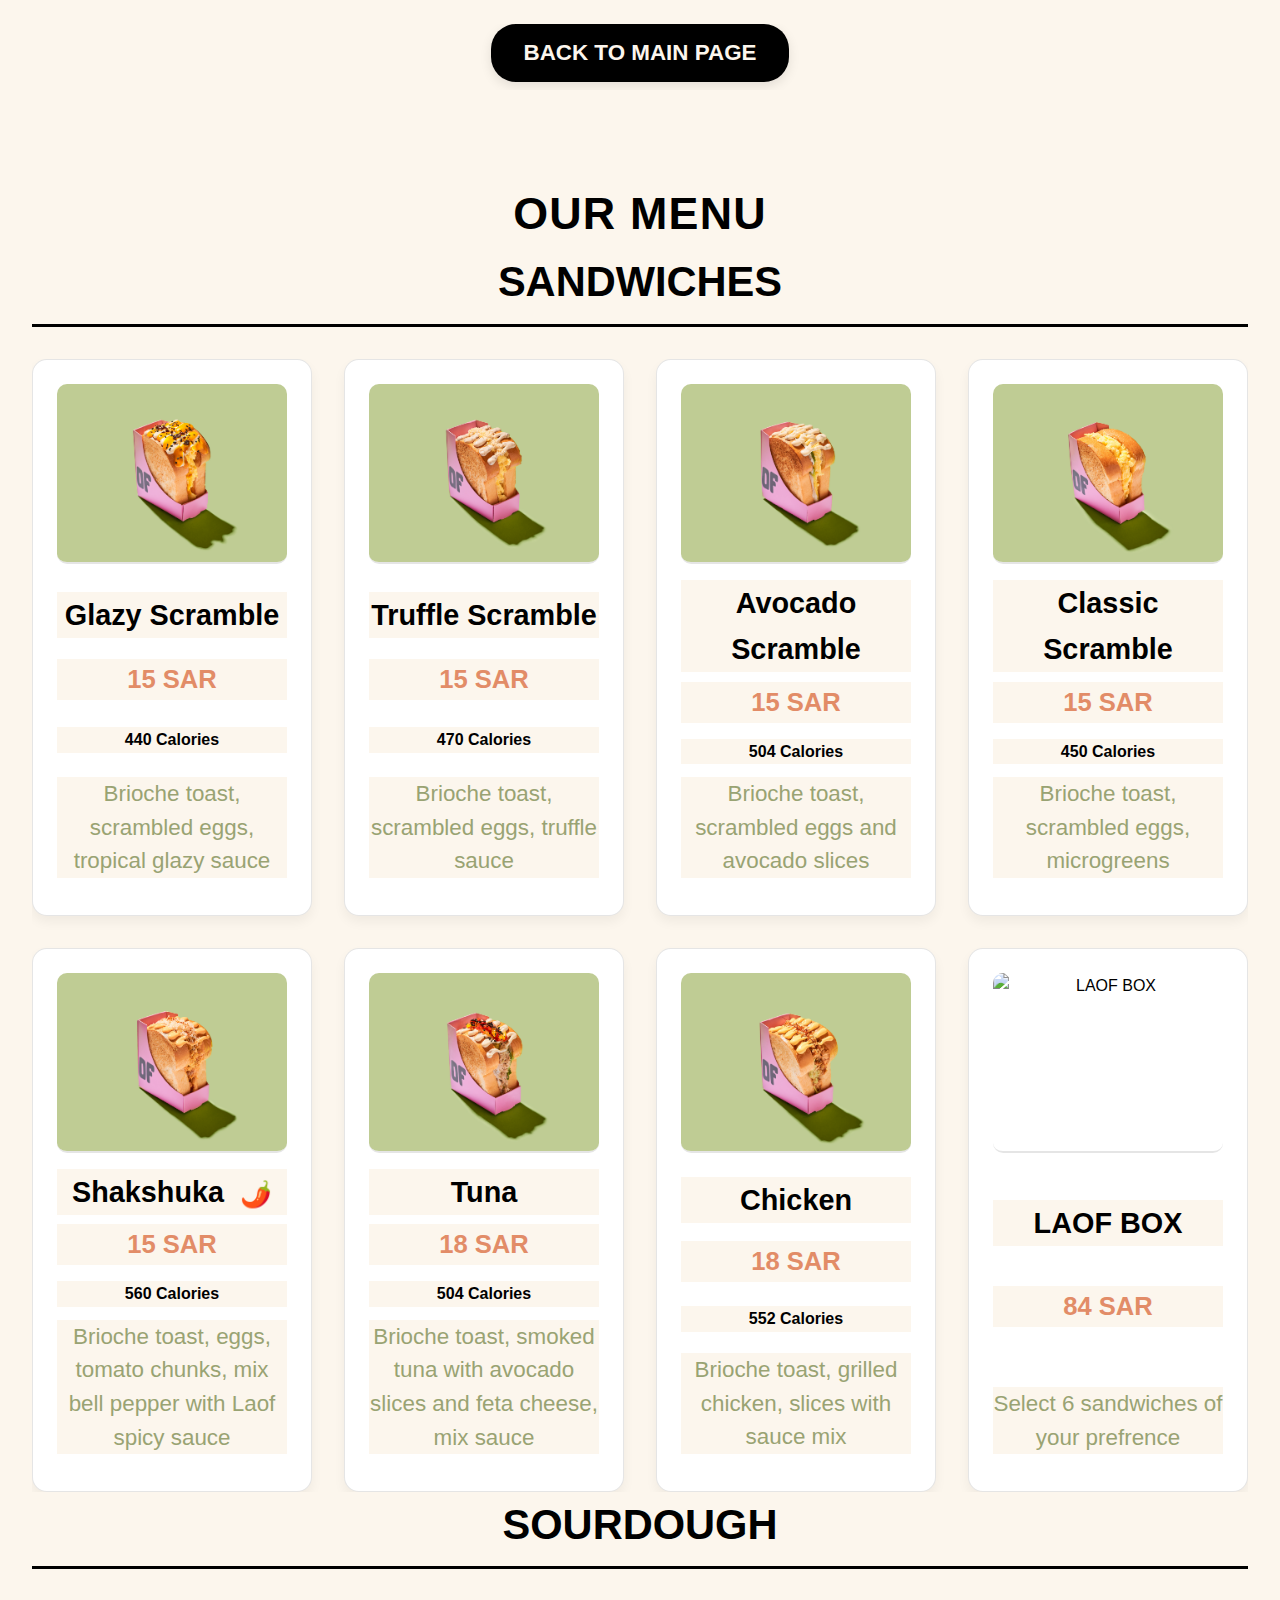
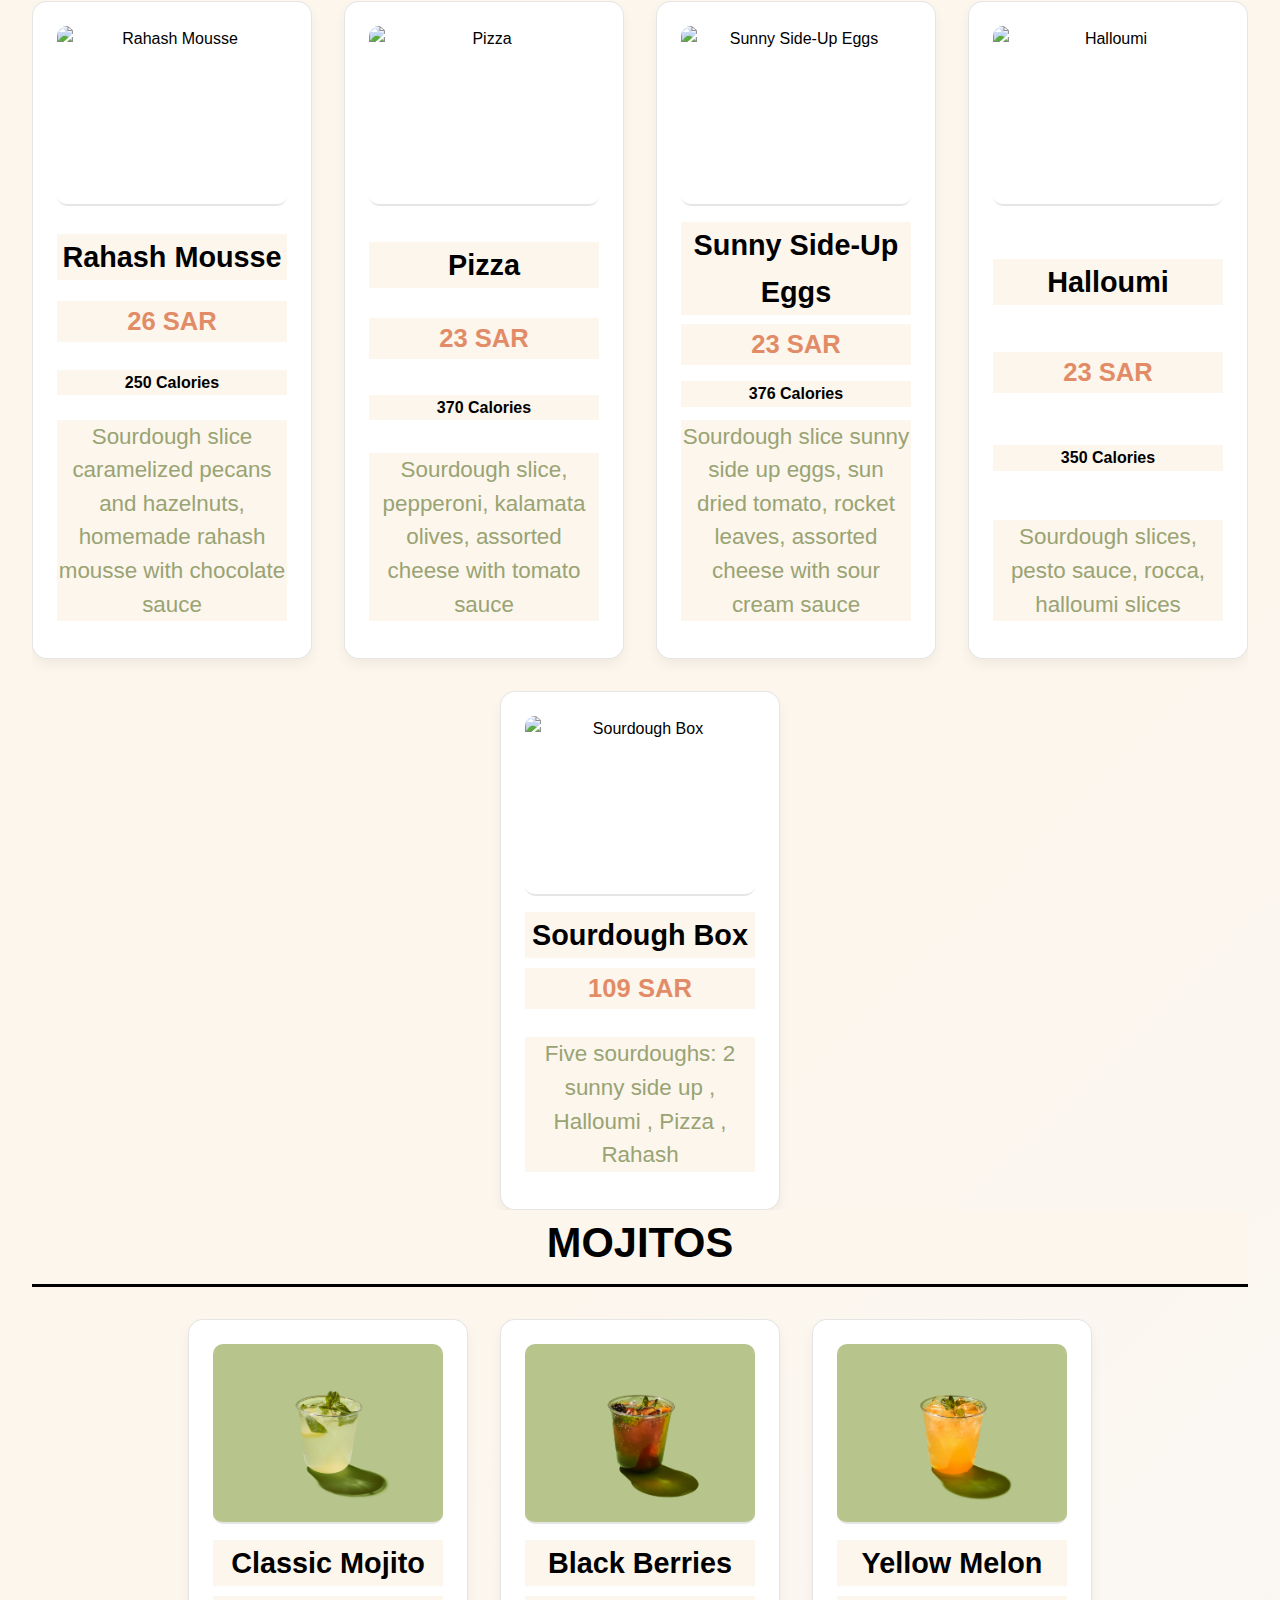
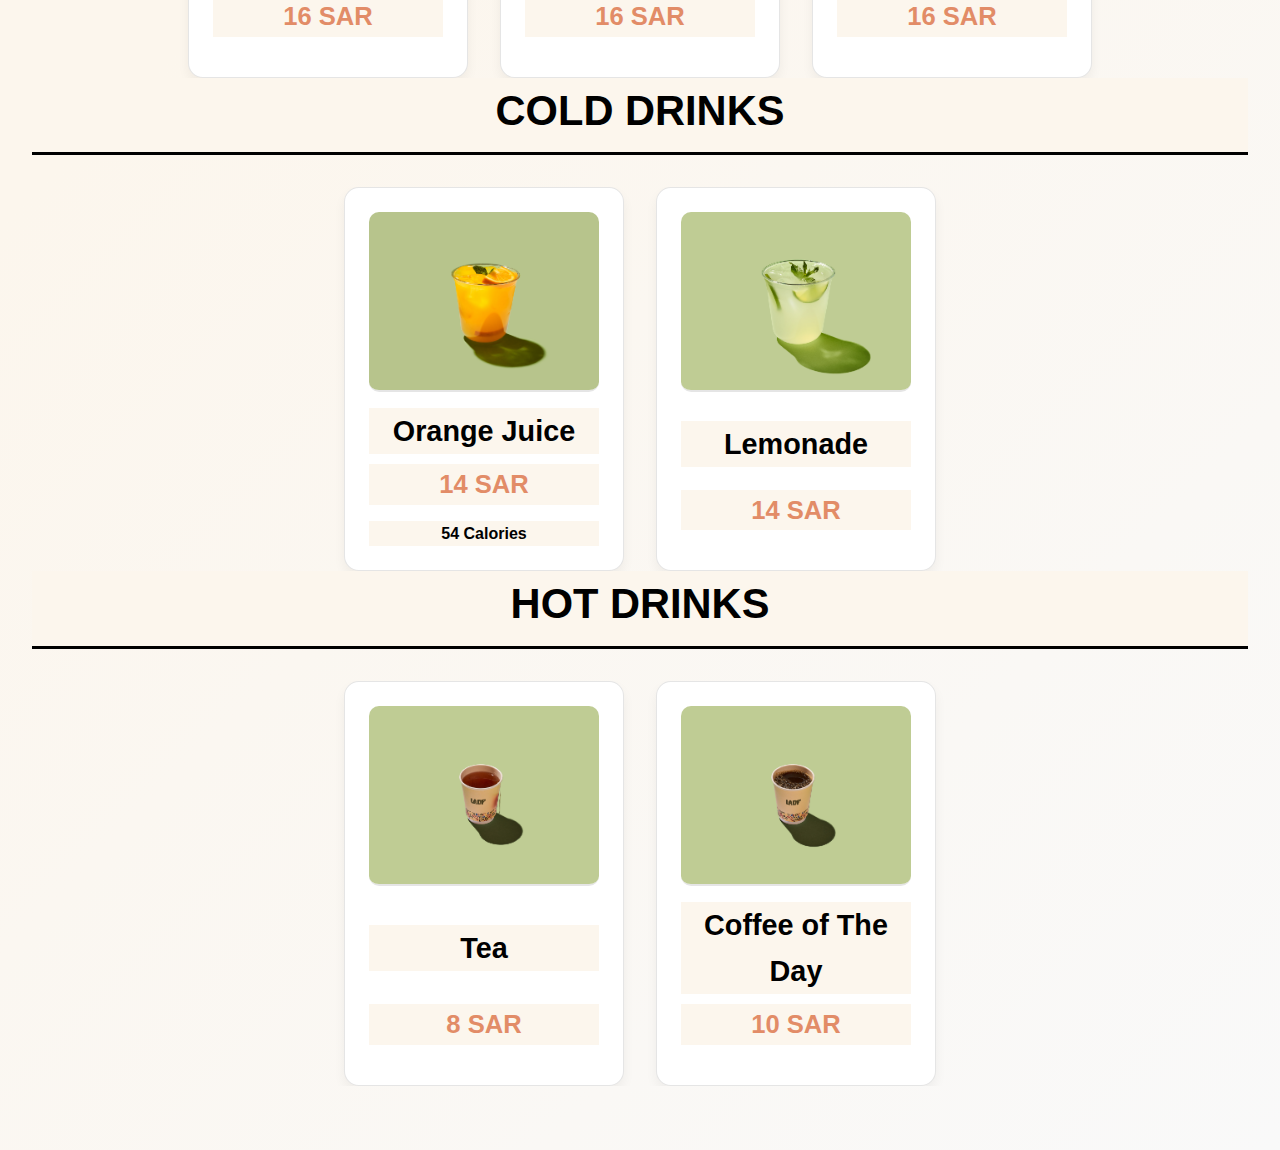
==== commit fea2eb84: "added spicy" ====
--- a/menu.html
+++ b/menu.html
@@ -55,12 +55,12 @@
     </div>
     <div class="menu-item" onclick="showPopup(this)">
         <img src="assets/5.jpg" alt="Shakshuka">
-        <p class="item-name">Shakshuka</p>
+        <p class="item-name">Shakshuka <span class="spicy-icon">🌶️</span></p>
         <p class="item-price"><strong>15 SAR</strong></p>
         <p class="item-calories"><strong>560 Calories</strong></p>
-        <p class="item-description">Brioche toast, eggs, tomato chunks, mix bell pepper with Laof spicy sauce
-        </p>
-    </div>
+        <p class="item-description">Brioche toast, eggs, tomato chunks, mix bell pepper with Laof spicy sauce</p>
+    </div>
+    
     <div class="menu-item" onclick="showPopup(this)">
         <img src="assets/6.jpg" alt="Tuna">
         <p class="item-name">Tuna</p>
--- a/styles.css
+++ b/styles.css
@@ -1440,7 +1440,26 @@
         font-size: 1.2rem;
     }
 }
-
+/* Spicy Icon Styling */
+.spicy-icon {
+    font-size: 1.6rem;
+    color: #e63946; /* Spicy red color */
+    margin-left: 0.5rem;
+    vertical-align: middle;
+    animation: spicyGlow 1.5s infinite ease-in-out alternate;
+}
+
+/* Animation for Spicy Icon */
+@keyframes spicyGlow {
+    from {
+        transform: scale(1);
+        filter: brightness(1);
+    }
+    to {
+        transform: scale(1.1);
+        filter: brightness(1.3);
+    }
+}
 
 /* Back Button */
 .back-button-container {
